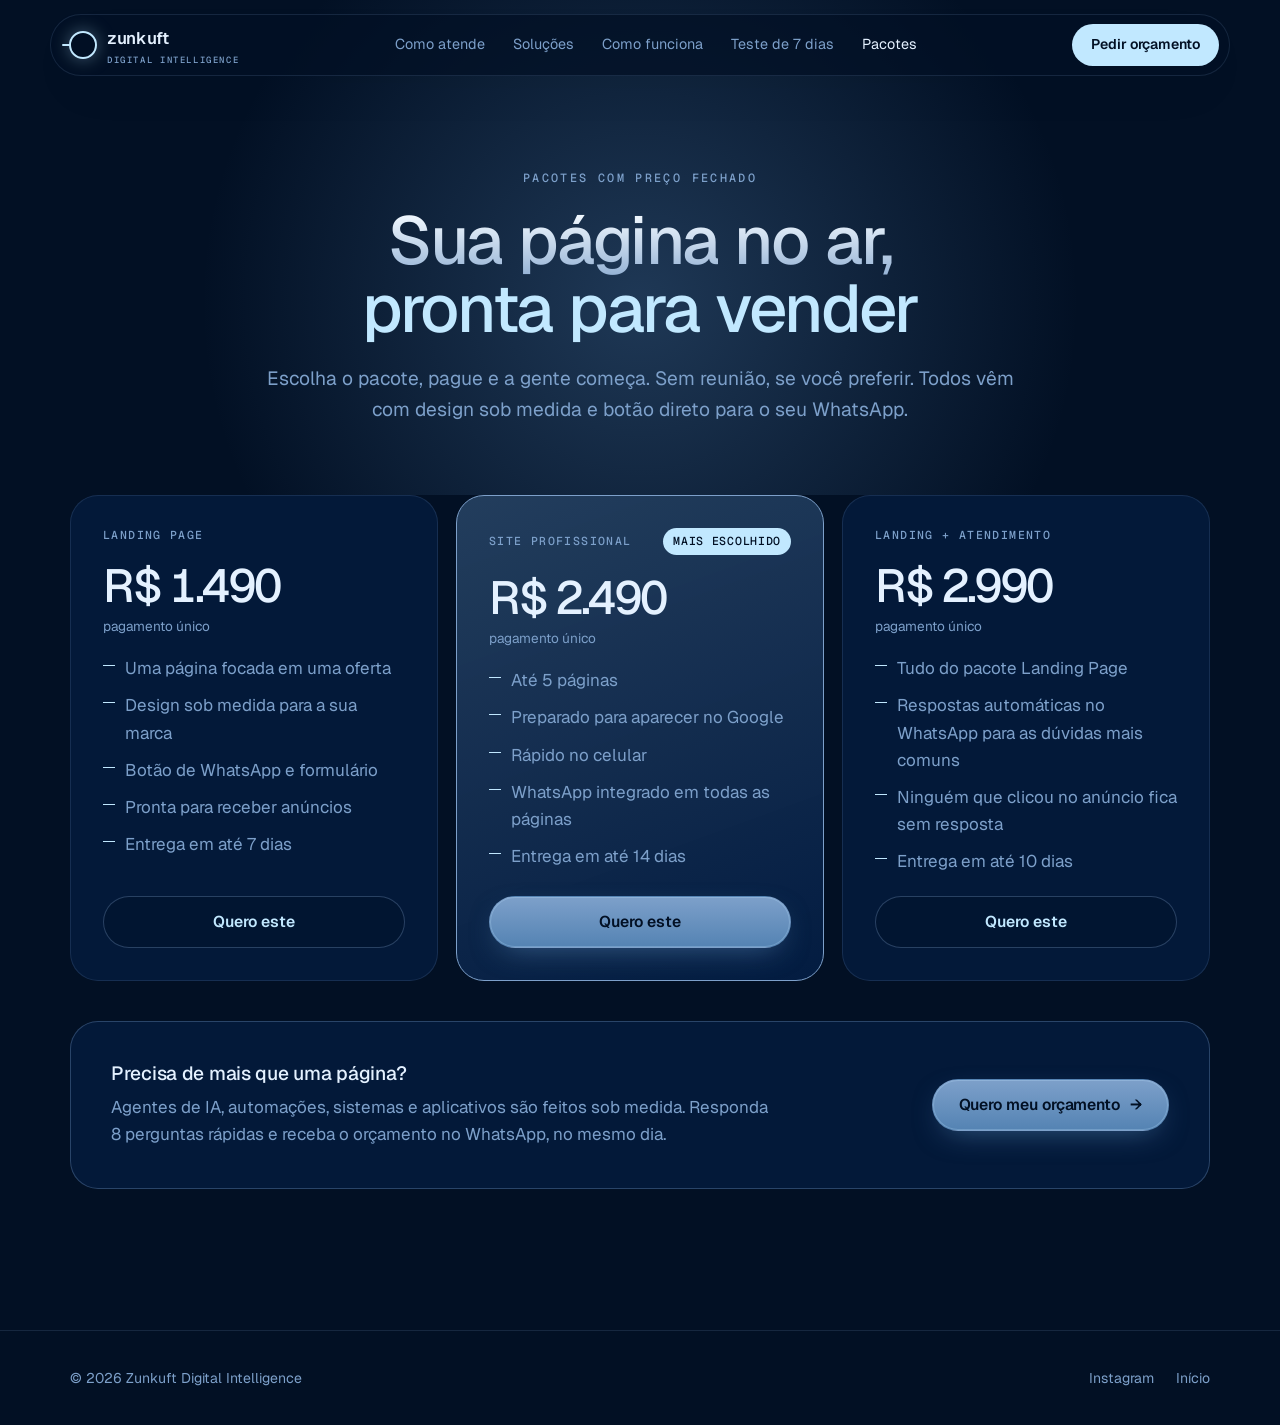
==== pacotes.html @ aa63cb84 "Nova identidade azul-noite e estrutura cinematográfica com 3D - Paleta #021024 (60%), #5483B3 (20%)," ====
<!doctype html>
<html lang="pt-BR">
<head>
<meta charset="utf-8">
<meta name="viewport" content="width=device-width, initial-scale=1, viewport-fit=cover">
<title>Pacotes · Zunkuft Digital Intelligence</title>
<meta name="description" content="Landing pages e sites com preço fechado, prontos para vender. Zunkuft Digital Intelligence.">
<meta name="theme-color" content="#021024">
<link rel="icon" href="data:image/svg+xml,%3Csvg xmlns='http://www.w3.org/2000/svg' viewBox='0 0 32 32'%3E%3Crect width='32' height='32' rx='8' fill='%23021024'/%3E%3Ccircle cx='18' cy='16' r='7' fill='none' stroke='%23C1E8FF' stroke-width='2.6'/%3E%3Cpath d='M5 16h6' stroke='%23C1E8FF' stroke-width='2.6' stroke-linecap='round'/%3E%3C/svg%3E">
<link rel="preconnect" href="https://fonts.googleapis.com">
<link rel="preconnect" href="https://fonts.gstatic.com" crossorigin>
<link rel="stylesheet" href="https://fonts.googleapis.com/css2?family=Geist:wght@300..700&family=Geist+Mono:wght@400;500&display=swap">
<link rel="stylesheet" href="assets/style.css">
<script>document.documentElement.classList.add("js")</script>
<script src="assets/config.js" defer></script>
<script src="assets/app.js" defer></script>
</head>
<body>
<a class="skip" href="#conteudo">Pular para o conteúdo</a>
<div class="progress" aria-hidden="true"></div>

<header class="top">
  <div class="nav-bar">
    <a class="brand" href="index.html" aria-label="Zunkuft Digital Intelligence, início">
      <span class="brand-mark" aria-hidden="true"></span>
      <span><b>zunkuft</b><small>Digital Intelligence</small></span>
    </a>
    <nav class="nav" aria-label="Principal">
      <a href="index.html#demo">Como atende</a>
      <a href="index.html#solucoes">Soluções</a>
      <a href="index.html#como-funciona">Como funciona</a>
      <a href="index.html#teste">Teste de 7 dias</a>
      <a href="pacotes.html" aria-current="page">Pacotes</a>
    </nav>
    <div class="top-actions">
      <a class="btn btn-ghost" href="#" data-wa="Olá! Vim pela página de pacotes da Zunkuft.">WhatsApp</a>
      <a class="btn btn-light" href="#aplicar" data-aplicar>Pedir orçamento</a>
    </div>
  </div>
</header>

<main id="conteudo">
<section class="page-hero">
  <div class="container">
    <p class="kicker intro" style="--d:.1s">Pacotes com preço fechado</p>
    <h1><span class="w"><span style="--i:0">Sua</span></span> <span class="w"><span style="--i:1">página</span></span> <span class="w"><span style="--i:2">no</span></span> <span class="w"><span style="--i:3">ar,</span></span> <em><span class="w"><span style="--i:4">pronta</span></span> <span class="w"><span style="--i:5">para</span></span> <span class="w"><span style="--i:6">vender</span></span></em></h1>
    <p class="lead intro" style="--d:.7s">Escolha o pacote, pague e a gente começa. Sem reunião, se você preferir. Todos vêm com design sob medida e botão direto para o seu WhatsApp.</p>
  </div>
</section>

<section style="padding-top:0">
  <div class="container">
    <!-- Preços de exemplo: troque pelos valores reais da Zunkuft. -->
    <div class="pk" data-stagger>
      <article data-tilt>
        <span class="tag">Landing Page</span>
        <div class="price">R$ 1.490<small>pagamento único</small></div>
        <ul>
          <li>Uma página focada em uma oferta</li>
          <li>Design sob medida para a sua marca</li>
          <li>Botão de WhatsApp e formulário</li>
          <li>Pronta para receber anúncios</li>
          <li>Entrega em até 7 dias</li>
        </ul>
        <a class="btn btn-ghost" href="#" data-comprar="landing" data-nome="Landing Page">Quero este</a>
      </article>
      <article data-tilt class="rec">
        <span class="tag"><span>Site Profissional</span><span class="pill">Mais escolhido</span></span>
        <div class="price">R$ 2.490<small>pagamento único</small></div>
        <ul>
          <li>Até 5 páginas</li>
          <li>Preparado para aparecer no Google</li>
          <li>Rápido no celular</li>
          <li>WhatsApp integrado em todas as páginas</li>
          <li>Entrega em até 14 dias</li>
        </ul>
        <a class="btn btn-primary" href="#" data-comprar="site" data-nome="Site Profissional">Quero este</a>
      </article>
      <article data-tilt>
        <span class="tag">Landing + Atendimento</span>
        <div class="price">R$ 2.990<small>pagamento único</small></div>
        <ul>
          <li>Tudo do pacote Landing Page</li>
          <li>Respostas automáticas no WhatsApp para as dúvidas mais comuns</li>
          <li>Ninguém que clicou no anúncio fica sem resposta</li>
          <li>Entrega em até 10 dias</li>
        </ul>
        <a class="btn btn-ghost" href="#" data-comprar="combo" data-nome="Landing + Atendimento">Quero este</a>
      </article>
    </div>

    <div class="upsell reveal">
      <div>
        <h3>Precisa de mais que uma página?</h3>
        <p class="muted">Agentes de IA, automações, sistemas e aplicativos são feitos sob medida. Responda 8 perguntas rápidas e receba o orçamento no WhatsApp, no mesmo dia.</p>
      </div>
      <a class="btn btn-primary" href="#aplicar" data-aplicar>Quero meu orçamento <span class="arr" aria-hidden="true">→</span></a>
    </div>
  </div>
</section>
</main>

<footer>
  <div class="container">
    <span>© <span data-ano>2026</span> Zunkuft Digital Intelligence</span>
    <nav aria-label="Rodapé">
      <a href="#" data-ig target="_blank" rel="noopener">Instagram</a>
      <a href="#" data-wa="Olá! Vim pela página de pacotes da Zunkuft.">WhatsApp</a>
      <a href="index.html">Início</a>
    </nav>
  </div>
</footer>

<dialog class="apl" id="aplicacao" aria-labelledby="apl-title">
  <form novalidate>
    <div class="apl-head">
      <div class="bar" aria-hidden="true"><i></i></div>
      <span class="count" aria-live="polite">1 de 8</span>
      <button type="button" class="x" data-close aria-label="Fechar">×</button>
    </div>
    <div class="apl-body"></div>
    <div class="apl-foot">
      <button type="button" class="btn btn-ghost" data-back>Voltar</button>
      <button type="submit" class="btn btn-primary" data-next>Continuar <span class="arr" aria-hidden="true">→</span></button>
    </div>
  </form>
</dialog>
</body>
</html>
---- assets/style.css ----
/* Zunkuft · paleta 60/20/15/5
   #021024 fundos e identidade (60%) · #5483B3 botões e elementos (20%)
   #7DA0CA detalhes e ícones (15%) · #C1E8FF destaques especiais (5%)
   #052659 entra como superfície (cartões), derivada da mesma paleta. */
:root{
  --bg:#021024; --surface:#052659; --btn:#5483B3; --detail:#7DA0CA; --hi:#C1E8FF;
  --text:#E4F1FF; --muted:#7DA0CA; --line:rgba(125,160,202,.16); --line-strong:rgba(125,160,202,.32);
  --card:rgba(5,38,89,.42); --card-hover:rgba(5,38,89,.62);
  --ease-out:cubic-bezier(0.23,1,0.32,1);
  --ease-in-out:cubic-bezier(0.77,0,0.175,1);
  --f-sans:"Geist","Segoe UI",system-ui,-apple-system,sans-serif;
  --f-mono:"Geist Mono",ui-monospace,Consolas,monospace;
  color-scheme:dark;
}

*{box-sizing:border-box}
[hidden]{display:none!important}
html{-webkit-text-size-adjust:100%;overflow-x:clip;background:var(--bg)}
body{margin:0;background:var(--bg);color:var(--text);font:400 17px/1.6 var(--f-sans);-webkit-font-smoothing:antialiased;-webkit-tap-highlight-color:transparent;overflow-x:clip}
img,svg,canvas{display:block;max-width:100%}
a{color:inherit}
::selection{background:var(--btn);color:var(--bg)}
:focus-visible{outline:2px solid var(--hi);outline-offset:3px;border-radius:10px}
.container{position:relative;max-width:1180px;margin:0 auto;padding-left:max(20px,env(safe-area-inset-left,0px));padding-right:max(20px,env(safe-area-inset-right,0px))}
h1,h2,h3{margin:0;text-wrap:balance;letter-spacing:-.035em;font-weight:500}
h1{font-size:clamp(2.6rem,6.6vw,5.6rem);line-height:1}
h2{font-size:clamp(2rem,4.6vw,3.6rem);line-height:1.04}
h3{font-size:1.2rem;line-height:1.25;letter-spacing:-.015em}
p{margin:0}
.grad{background:linear-gradient(180deg,#F2F9FF 10%,var(--detail) 120%);-webkit-background-clip:text;background-clip:text;color:transparent}
.kicker{font:500 .74rem/1.3 var(--f-mono);letter-spacing:.2em;text-transform:uppercase;color:var(--detail)}
.lead{font-size:clamp(1.05rem,1.5vw,1.2rem);color:var(--muted);max-width:58ch}
.muted{color:var(--muted)}
section{position:relative;padding-block:clamp(84px,11vw,150px)}
.sec-head{display:grid;gap:18px;max-width:760px;margin-bottom:clamp(40px,6vw,68px)}
.sec-head.center{margin-inline:auto;text-align:center;justify-items:center}
.skip{position:absolute;left:-999px;top:8px;background:var(--hi);color:var(--bg);padding:8px 14px;border-radius:8px;z-index:60}
.skip:focus{left:12px}

/* Botões em pílula, como na referência */
.btn{position:relative;display:inline-flex;align-items:center;justify-content:center;gap:10px;min-height:52px;padding:0 26px;border-radius:999px;font:600 .98rem/1.1 var(--f-sans);letter-spacing:-.005em;text-decoration:none;border:1px solid transparent;cursor:pointer;text-align:center;transition:transform .16s var(--ease-out),background-color .25s ease,border-color .25s ease,color .25s ease,box-shadow .35s ease;user-select:none;-webkit-user-select:none}
.btn:active{transform:scale(.97)}
.btn .arr{display:inline-block;transition:transform .3s var(--ease-out)}
.btn-primary{background:linear-gradient(180deg,var(--detail),var(--btn));color:var(--bg);box-shadow:0 0 0 1px rgba(193,232,255,.25) inset,0 10px 30px -12px rgba(84,131,179,.7)}
.btn-ghost{background:rgba(2,16,36,.35);border-color:var(--line-strong);color:var(--hi)}
.btn-light{background:var(--hi);color:var(--bg)}
@media (hover:hover) and (pointer:fine){
  .btn-primary:hover{box-shadow:0 0 0 1px rgba(193,232,255,.45) inset,0 14px 40px -10px rgba(125,160,202,.85)}
  .btn-ghost:hover{border-color:var(--detail);background:rgba(5,38,89,.5)}
  .btn-light:hover{background:#FFFFFF}
  .btn:hover .arr{transform:translateX(4px)}
}

/* Barra de leitura (só onde o navegador anima pela rolagem) */
.progress{display:none}
@supports (animation-timeline: scroll()){
  .progress{display:block;position:fixed;top:0;left:0;right:0;height:2px;background:linear-gradient(90deg,var(--btn),var(--hi));transform-origin:left;transform:scaleX(0);z-index:70;animation:grow linear both;animation-timeline:scroll(root)}
}
@keyframes grow{to{transform:scaleX(1)}}

/* Topo: barra flutuante arredondada (sem blur para não pesar sobre o 3D) */
.top{position:fixed;top:0;left:0;right:0;z-index:50;padding-top:calc(env(safe-area-inset-top,0px) + 14px);pointer-events:none}
.nav-bar{pointer-events:auto;display:flex;align-items:center;justify-content:space-between;gap:16px;height:62px;margin-inline:max(12px,env(safe-area-inset-left,0px));padding:0 10px 0 18px;border-radius:999px;background:rgba(2,16,36,.72);border:1px solid var(--line);box-shadow:0 20px 50px -30px rgba(0,0,0,.8);max-width:1180px}
@media (min-width:1220px){.nav-bar{margin-inline:auto}}
.brand{display:flex;align-items:center;gap:10px;text-decoration:none;color:var(--text);min-width:0}
.brand-mark{position:relative;width:28px;height:28px;flex:none;border-radius:50%;border:2px solid var(--hi);box-shadow:0 0 18px rgba(193,232,255,.35)}
.brand-mark::after{content:"";position:absolute;left:-9px;top:50%;width:9px;height:2px;margin-top:-1px;background:var(--hi);border-radius:2px}
.brand b{font:600 1.05rem/1 var(--f-sans);letter-spacing:-.02em}
.brand small{display:block;font:500 .56rem/1 var(--f-mono);letter-spacing:.18em;text-transform:uppercase;color:var(--muted);margin-top:4px}
.nav{display:flex;gap:28px;align-items:center}
.nav a{position:relative;text-decoration:none;font-size:.9rem;color:var(--muted);transition:color .2s ease}
.nav a[aria-current="page"]{color:var(--text)}
@media (hover:hover) and (pointer:fine){.nav a:hover{color:var(--text)}}
.top-actions{display:flex;gap:8px;align-items:center}
.top .btn{min-height:42px;padding:0 18px;font-size:.88rem}
@media (max-width:980px){.nav{display:none}}
@media (max-width:560px){.top .btn-ghost{display:none}.brand small{display:none}.nav-bar{padding-left:14px}}

/* Hero cinematográfico */
.hero{position:relative;min-height:max(640px,100svh);display:grid;place-items:center;padding-block:140px 110px;overflow:hidden;isolation:isolate}
#gl{position:absolute;inset:0;width:100%;height:100%;z-index:-2;background:radial-gradient(ellipse at 70% 30%,#052659 0%,#021024 60%)}
.hero-scrim{position:absolute;inset:0;z-index:-1;background:radial-gradient(ellipse 55% 45% at 50% 52%,rgba(2,16,36,.72),rgba(2,16,36,0) 75%),linear-gradient(180deg,rgba(2,16,36,0) 65%,var(--bg) 100%);pointer-events:none}
.hero-inner{display:grid;justify-items:center;text-align:center;gap:28px;will-change:transform,opacity}
.hero-title{max-width:16ch}
/* O degradê vai em cada palavra: no título inteiro ele quebra quando as palavras se movem */
.hero-title .w>span,.page-hero h1 .w>span{background:linear-gradient(180deg,#F2F9FF 10%,var(--detail) 125%);-webkit-background-clip:text;background-clip:text;color:transparent;-webkit-text-fill-color:transparent}
.hero-title em .w>span,.page-hero h1 em .w>span{background:none;color:var(--hi);-webkit-text-fill-color:var(--hi)}
.hero-title .w{display:inline-block;overflow:hidden;vertical-align:top;padding:0 .02em .12em;margin-bottom:-.12em}
.hero-title .w>span{display:inline-block;transform:translateY(105%);opacity:0;animation:wordUp 1.2s var(--ease-out) forwards;animation-delay:calc(var(--i,0) * 75ms + 700ms)}
@keyframes wordUp{to{transform:none;opacity:1}}
.hero-title em{font-style:normal;position:relative;display:inline-block;color:var(--hi);-webkit-text-fill-color:var(--hi)}
.hero-title em .w>span{color:var(--hi);-webkit-text-fill-color:var(--hi)}
.hero-title em::after{content:"";position:absolute;left:4%;right:4%;bottom:.02em;height:.06em;border-radius:99px;background:linear-gradient(90deg,transparent,var(--hi),transparent);transform:scaleX(0);animation:line 1.1s var(--ease-out) 1.65s forwards;box-shadow:0 0 18px rgba(193,232,255,.6)}
@keyframes line{to{transform:scaleX(1)}}
.intro{opacity:0;transform:translateY(16px);animation:intro 1.1s var(--ease-out) forwards;animation-delay:var(--d,0s)}
@keyframes intro{to{opacity:1;transform:none}}
.cta-row{display:flex;flex-wrap:wrap;gap:12px;justify-content:center}
.proof{display:flex;flex-wrap:wrap;justify-content:center;gap:10px 22px;font:500 .78rem/1 var(--f-mono);color:var(--muted)}
.proof span::before{content:"";display:inline-block;width:5px;height:5px;border-radius:50%;background:var(--hi);margin-right:9px;vertical-align:middle;box-shadow:0 0 10px var(--hi)}
.scroll-cue{position:absolute;bottom:32px;left:50%;transform:translateX(-50%);display:grid;justify-items:center;gap:10px;font:500 .7rem/1 var(--f-mono);letter-spacing:.18em;text-transform:uppercase;color:var(--muted);text-decoration:none}
.scroll-cue i{width:1px;height:42px;background:linear-gradient(var(--detail),transparent);transform-origin:top;animation:cue 2.4s var(--ease-in-out) infinite}
@keyframes cue{0%{transform:scaleY(0)}50%{transform:scaleY(1)}100%{transform:scaleY(1);opacity:0}}

/* Letreiro em duas faixas */
.marquee{position:relative;padding-block:26px;border-block:1px solid var(--line);overflow:hidden;display:grid;gap:10px;background:linear-gradient(180deg,rgba(5,38,89,.25),rgba(2,16,36,0))}
.marquee::before,.marquee::after{content:"";position:absolute;top:0;bottom:0;width:120px;z-index:1;pointer-events:none}
.marquee::before{left:0;background:linear-gradient(90deg,var(--bg),transparent)}
.marquee::after{right:0;background:linear-gradient(-90deg,var(--bg),transparent)}
.track{display:flex;width:max-content;animation:marquee 46s linear infinite}
.track.rev{animation-direction:reverse;animation-duration:58s}
.track span{display:flex;align-items:center;gap:30px;padding:0 15px;font:500 clamp(1.3rem,2.6vw,2rem)/1.2 var(--f-sans);letter-spacing:-.03em;white-space:nowrap;color:var(--text)}
.track.rev span{color:transparent;-webkit-text-stroke:1px var(--detail)}
.track span::after{content:"";width:7px;height:7px;border-radius:50%;background:var(--btn)}
@keyframes marquee{to{transform:translateX(-50%)}}

/* Demonstração com celular em 3D */
.demo .container{display:grid;grid-template-columns:minmax(0,1fr) minmax(0,1fr);gap:clamp(40px,6vw,96px);align-items:center}
@media (max-width:940px){.demo .container{grid-template-columns:1fr}}
.demo-copy{display:grid;gap:22px}
.ticks{list-style:none;margin:6px 0 0;padding:0;display:grid;gap:14px}
.ticks li{display:flex;gap:14px;align-items:flex-start;color:var(--muted)}
.ticks li b{color:var(--text);font-weight:600}
.ticks li::before{content:"";flex:none;margin-top:7px;width:10px;height:10px;border-radius:3px;border:1.5px solid var(--detail);transform:rotate(45deg)}
.stage{position:relative;perspective:1300px;display:grid;place-items:center;min-height:600px}
.stage::before{content:"";position:absolute;width:80%;aspect-ratio:1;border-radius:50%;background:radial-gradient(circle,rgba(84,131,179,.35),rgba(84,131,179,0) 65%)}
.phone3d{position:relative;transform-style:preserve-3d;transform:rotateY(-18deg) rotateX(10deg);will-change:transform}
.phone{position:relative;width:min(330px,78vw);border-radius:44px;padding:10px;background:linear-gradient(145deg,#0A2F66,#021024);box-shadow:0 0 0 1px rgba(193,232,255,.14),0 60px 90px -40px rgba(0,0,0,.9),inset 0 1px 0 rgba(193,232,255,.2)}
.screen{border-radius:35px;overflow:hidden;background:#0B1F3F;display:flex;flex-direction:column;height:560px}
.chat-head{display:flex;align-items:center;gap:10px;padding:18px 16px 12px;background:rgba(5,38,89,.9);border-bottom:1px solid var(--line)}
.avatar{width:38px;height:38px;border-radius:50%;background:var(--btn);color:var(--bg);display:grid;place-items:center;font:700 .8rem var(--f-sans);flex:none}
.chat-head b{display:block;font-size:.95rem;line-height:1.2;color:var(--text)}
.chat-head small{color:var(--hi);font-size:.74rem}
.chat-body{flex:1;display:flex;flex-direction:column;justify-content:flex-end;gap:8px;padding:16px 12px;overflow:hidden;-webkit-mask-image:linear-gradient(to bottom,transparent,#000 56px);mask-image:linear-gradient(to bottom,transparent,#000 56px)}
.bubble{max-width:84%;padding:9px 12px 6px;border-radius:16px;font-size:.9rem;line-height:1.4;animation:pop .35s var(--ease-out) both}
.bubble.cli{align-self:flex-end;background:var(--btn);color:var(--bg);border-bottom-right-radius:5px;transform-origin:bottom right}
.bubble.ia{align-self:flex-start;background:#123766;color:var(--text);border-bottom-left-radius:5px;transform-origin:bottom left}
.bubble time{display:block;text-align:right;font:500 .62rem var(--f-mono);opacity:.65;margin-top:2px}
.typing{align-self:flex-start;background:#123766;border-radius:16px;border-bottom-left-radius:5px;padding:13px 14px;display:flex;gap:4px;animation:pop .2s var(--ease-out) both}
.typing i{width:6px;height:6px;border-radius:50%;background:var(--detail);animation:blink 1s infinite}
.typing i:nth-child(2){animation-delay:.15s}
.typing i:nth-child(3){animation-delay:.3s}
.chat-status{align-self:center;font:500 .7rem var(--f-mono);background:var(--hi);color:var(--bg);padding:7px 12px;border-radius:99px;animation:pop .3s var(--ease-out) both;margin-top:4px}
@keyframes pop{from{opacity:0;transform:translateY(6px) scale(.95)}to{opacity:1;transform:none}}
@keyframes blink{0%,60%,100%{opacity:.3}30%{opacity:1}}
.chip3d{position:absolute;display:flex;align-items:center;gap:10px;padding:12px 16px;border-radius:16px;background:rgba(5,38,89,.92);border:1px solid var(--line-strong);font:500 .8rem/1.2 var(--f-sans);color:var(--text);white-space:nowrap;box-shadow:0 24px 40px -20px rgba(0,0,0,.8)}
.chip3d b{display:block;font:600 1.05rem/1 var(--f-mono);color:var(--hi);margin-bottom:3px}
.chip3d.c1{top:14%;left:-22%;transform:translateZ(90px)}
.chip3d.c2{bottom:18%;right:-24%;transform:translateZ(130px)}
.chip3d.c3{top:48%;left:-30%;transform:translateZ(60px)}
@media (max-width:560px){.chip3d.c1{left:-6%}.chip3d.c2{right:-6%}.chip3d.c3{display:none}.stage{min-height:620px}}

/* Soluções: cartões de vidro com inclinação 3D e luz que segue o mouse */
.sol{display:grid;grid-template-columns:repeat(3,minmax(0,1fr));gap:16px;perspective:1400px}
.card{--mx:50%;--my:50%;position:relative;overflow:hidden;background:var(--card);border:1px solid var(--line);border-radius:26px;padding:30px;display:grid;gap:12px;align-content:start;min-width:0;transform-style:preserve-3d;transition:background-color .3s ease,border-color .3s ease}
.card::before{content:"";position:absolute;inset:0;border-radius:inherit;background:radial-gradient(420px circle at var(--mx) var(--my),rgba(193,232,255,.10),transparent 45%);opacity:0;transition:opacity .4s ease;pointer-events:none}
.card .ico{width:50px;height:50px;border-radius:15px;display:grid;place-items:center;background:rgba(84,131,179,.16);border:1px solid var(--line);color:var(--detail);transform:translateZ(30px)}
.card .ico svg{width:24px;height:24px}
.card h3,.card .tag{transform:translateZ(20px)}
.card p{color:var(--muted)}
.card .tag{font:500 .7rem/1.3 var(--f-mono);letter-spacing:.12em;text-transform:uppercase;color:var(--detail)}
.card.feature{grid-column:span 2;background:linear-gradient(140deg,rgba(84,131,179,.32),rgba(5,38,89,.5) 55%);border-color:var(--line-strong)}
.card.feature .ico{background:var(--hi);color:var(--bg);border-color:transparent}
.card.wide{grid-column:1 / -1;grid-template-columns:auto minmax(0,1fr) auto;align-items:center;gap:20px 28px}
.chips{display:flex;flex-wrap:wrap;gap:8px;margin-top:8px}
.chips span{font:500 .72rem/1 var(--f-mono);padding:8px 12px;border-radius:999px;background:rgba(2,16,36,.5);border:1px solid var(--line);color:var(--hi)}
@media (hover:hover) and (pointer:fine){
  .card:hover{background:var(--card-hover);border-color:var(--line-strong)}
  .card:hover::before{opacity:1}
}
@media (max-width:940px){.sol{grid-template-columns:repeat(2,minmax(0,1fr))}.card.feature{grid-column:1 / -1}}
@media (max-width:620px){.sol{grid-template-columns:1fr}.card.wide{grid-template-columns:1fr}}

/* Calculadora */
.custo{display:grid;grid-template-columns:minmax(0,1fr) minmax(0,1fr);gap:clamp(40px,6vw,88px);align-items:center}
@media (max-width:940px){.custo{grid-template-columns:1fr}}
.custo-copy{display:grid;gap:20px}
.calc{position:relative;background:var(--card);border:1px solid var(--line);border-radius:30px;padding:clamp(22px,4vw,36px);display:grid;gap:24px;min-width:0;box-shadow:0 40px 80px -50px rgba(84,131,179,.6)}
.field{display:grid;gap:8px}
.field-top{display:flex;justify-content:space-between;align-items:baseline;gap:12px;font-size:.95rem;color:var(--muted)}
.field-top output{font:500 1rem var(--f-mono);font-variant-numeric:tabular-nums;white-space:nowrap;color:var(--hi)}
input[type=range]{-webkit-appearance:none;appearance:none;width:100%;height:28px;margin:0;background:transparent;cursor:pointer}
input[type=range]::-webkit-slider-runnable-track{height:4px;border-radius:99px;background:linear-gradient(90deg,var(--btn) var(--p,30%),rgba(125,160,202,.2) var(--p,30%))}
input[type=range]::-moz-range-track{height:4px;border-radius:99px;background:rgba(125,160,202,.2)}
input[type=range]::-moz-range-progress{height:4px;border-radius:99px;background:var(--btn)}
input[type=range]::-webkit-slider-thumb{-webkit-appearance:none;width:20px;height:20px;margin-top:-8px;border-radius:50%;background:var(--hi);box-shadow:0 0 0 5px rgba(193,232,255,.15)}
input[type=range]::-moz-range-thumb{width:20px;height:20px;border:0;border-radius:50%;background:var(--hi);box-shadow:0 0 0 5px rgba(193,232,255,.15)}
.calc-out{border-radius:20px;background:rgba(2,16,36,.6);border:1px solid var(--line);padding:24px;display:grid;gap:6px}
.calc-out .big{font:500 clamp(2.6rem,6vw,3.8rem)/1 var(--f-sans);letter-spacing:-.04em;font-variant-numeric:tabular-nums;color:var(--hi);text-shadow:0 0 40px rgba(193,232,255,.25)}
.calc-out small{color:var(--muted);font-size:.9rem}
.calc-out b{color:var(--text);font-weight:600}
.calc .btn{width:100%}

/* Como funciona */
.steps{position:relative;display:grid;grid-template-columns:repeat(4,minmax(0,1fr));gap:32px;padding:0;margin:0}
.steps::before,.steps::after{content:"";position:absolute;top:27px;left:28px;right:28px;height:1px;background:var(--line-strong)}
.steps::after{height:2px;top:26px;background:linear-gradient(90deg,var(--btn),var(--hi));transform:scaleX(0);transform-origin:left;transition:transform 2s var(--ease-in-out) .3s;box-shadow:0 0 14px rgba(193,232,255,.5)}
.steps.in::after{transform:scaleX(1)}
.steps li{list-style:none;position:relative;z-index:1;display:grid;gap:10px;align-content:start;padding-top:80px}
.steps .num{position:absolute;top:0;left:0;width:56px;height:56px;border-radius:50%;display:grid;place-items:center;background:var(--bg);border:1px solid var(--line-strong);color:var(--hi);font:500 1rem var(--f-mono)}
.steps li:last-child .num{background:var(--hi);color:var(--bg);border-color:var(--hi);box-shadow:0 0 30px rgba(193,232,255,.4)}
.steps .when{font:500 .72rem var(--f-mono);color:var(--detail);text-transform:uppercase;letter-spacing:.14em}
.steps p{color:var(--muted)}
@media (max-width:940px){
  .steps{grid-template-columns:1fr;gap:38px}
  .steps::before,.steps::after{top:28px;bottom:28px;left:27px;right:auto;width:1px;height:auto}
  .steps::after{width:2px;left:26px;transform:scaleY(0);transform-origin:top;background:linear-gradient(180deg,var(--btn),var(--hi))}
  .steps.in::after{transform:scaleY(1)}
  .steps li{padding-top:0;padding-left:84px;min-height:56px}
}

/* Teste de 7 dias com o "7" em 3D (camadas empilhadas em profundidade) */
.teste{overflow:hidden}
.teste .container{display:grid;grid-template-columns:minmax(0,.9fr) minmax(0,1.1fr);gap:clamp(30px,6vw,90px);align-items:center}
@media (max-width:860px){.teste .container{grid-template-columns:1fr}}
.seven-stage{perspective:900px;display:grid;place-items:center;min-height:clamp(260px,34vw,420px)}
.seven3d{position:relative;transform-style:preserve-3d;transform:rotateY(-28deg) rotateX(8deg);will-change:transform}
.seven3d span{display:block;font:600 clamp(11rem,26vw,20rem)/.8 var(--f-sans);letter-spacing:-.08em;color:#06305F}
.seven3d span+span{position:absolute;inset:0}
.seven3d span:last-child{color:transparent;-webkit-text-fill-color:transparent;background:linear-gradient(170deg,#F2F9FF 10%,var(--hi) 35%,var(--detail) 75%,var(--btn) 100%);-webkit-background-clip:text;background-clip:text}
.seven-label{font:500 .74rem var(--f-mono);letter-spacing:.2em;text-transform:uppercase;color:var(--muted);margin-top:18px;text-align:center}
.teste-copy{display:grid;gap:22px;justify-items:start}
.teste-copy .fine{font-size:.85rem;color:var(--muted)}

/* Clientes Fundadores */
.fund{display:grid;grid-template-columns:minmax(0,1.2fr) minmax(0,.8fr);gap:clamp(40px,6vw,80px);align-items:center}
@media (max-width:860px){.fund{grid-template-columns:1fr}}
.fund-copy{display:grid;gap:20px}
.fund-copy ul{margin:0;padding:0;display:grid;gap:12px;list-style:none}
.fund-copy li{display:flex;gap:14px;align-items:flex-start;color:var(--muted)}
.fund-copy li::before{content:"";flex:none;margin-top:9px;width:16px;height:1px;background:var(--hi)}
.vagas{position:relative;overflow:hidden;background:var(--card);border:1px solid var(--line-strong);border-radius:30px;padding:32px;display:grid;gap:18px}
.vagas::after{content:"";position:absolute;right:-80px;top:-80px;width:220px;height:220px;border-radius:50%;background:radial-gradient(circle,rgba(193,232,255,.18),transparent 65%)}
.vagas .n{font:500 4rem/1 var(--f-sans);letter-spacing:-.05em;font-variant-numeric:tabular-nums;color:var(--hi)}
.dots{display:grid;grid-template-columns:repeat(5,1fr);gap:8px}
.dots i{position:relative;height:6px;border-radius:99px;background:rgba(125,160,202,.18);overflow:hidden}
.dots i::after{content:"";position:absolute;inset:0;background:linear-gradient(90deg,var(--btn),var(--hi));transform:scaleX(0);transform-origin:left;transition:transform .7s var(--ease-out);transition-delay:calc(var(--i,0) * 140ms + 250ms)}
.dots i.on::after{transform:scaleX(1)}
.js .vagas:not(.in) .dots i.on::after{transform:scaleX(0)}

/* Projetos */
.proj{display:grid;grid-template-columns:repeat(3,minmax(0,1fr));gap:20px;perspective:1400px}
@media (max-width:940px){.proj{grid-template-columns:1fr 1fr}}
@media (max-width:620px){.proj{grid-template-columns:1fr}}
.proj article{display:grid;gap:12px;align-content:start}
.proj p{color:var(--muted)}
.proj .tag{font:500 .7rem/1.3 var(--f-mono);letter-spacing:.12em;text-transform:uppercase;color:var(--detail)}
.prev{aspect-ratio:4/3;max-width:100%;border-radius:22px;background:linear-gradient(160deg,#0A3570,#031631);border:1px solid var(--line);padding:22px;display:grid;gap:10px;align-content:end;overflow:hidden;position:relative;transition:transform .5s var(--ease-out),border-color .3s ease}
.prev::after{content:"";position:absolute;inset:0;background:linear-gradient(115deg,transparent 30%,rgba(193,232,255,.08) 45%,transparent 60%);transform:translateX(-100%);transition:transform 1.1s var(--ease-out)}
@media (hover:hover) and (pointer:fine){
  .proj article:hover .prev{transform:translateY(-8px) rotateX(6deg);border-color:var(--line-strong)}
  .proj article:hover .prev::after{transform:translateX(100%)}
}
.badge{position:absolute;top:14px;left:14px;font:500 .62rem var(--f-mono);text-transform:uppercase;letter-spacing:.12em;padding:6px 10px;border-radius:99px;background:rgba(2,16,36,.7);border:1px solid var(--line);color:var(--hi)}
.mk-b{height:26px;border-radius:12px;background:#123766;width:70%;transition:transform .8s var(--ease-out),opacity .8s var(--ease-out)}
.mk-b.r{justify-self:end;background:var(--btn);width:55%}
.mk-b.s{width:45%}
.mk-bars{display:flex;align-items:flex-end;gap:8px;height:66%}
.mk-bars i{flex:1;border-radius:6px 6px 2px 2px;background:rgba(125,160,202,.28);transform-origin:bottom;transition:transform 1s var(--ease-out)}
.mk-bars i:last-child{background:linear-gradient(var(--hi),var(--btn))}
.mk-kpi{display:flex;gap:8px}
.mk-kpi i{flex:1;height:30px;border-radius:8px;background:rgba(125,160,202,.14)}
.mk-h{height:16px;border-radius:6px;background:var(--hi);width:72%;opacity:.9}
.mk-l{height:9px;border-radius:6px;background:rgba(125,160,202,.35);width:90%}
.mk-l.s{width:58%}
.mk-btn{height:30px;width:40%;border-radius:99px;background:var(--btn);margin-top:6px}
.js .proj article:not(.in) .mk-bars i{transform:scaleY(.06)}
.js .proj article:not(.in) .mk-b{opacity:0;transform:translateY(12px)}
.mk-bars i:nth-child(2){transition-delay:.08s}.mk-bars i:nth-child(3){transition-delay:.16s}
.mk-bars i:nth-child(4){transition-delay:.24s}.mk-bars i:nth-child(5){transition-delay:.32s}.mk-bars i:nth-child(6){transition-delay:.4s}
.mk-b:nth-child(3){transition-delay:.14s}.mk-b:nth-child(4){transition-delay:.28s}.mk-b:nth-child(5){transition-delay:.42s}

/* Perguntas */
.faq{max-width:860px;margin-inline:auto;border-top:1px solid var(--line)}
.faq details{border-bottom:1px solid var(--line)}
.faq summary{list-style:none;cursor:pointer;padding:26px 60px 26px 0;font:500 1.12rem/1.35 var(--f-sans);letter-spacing:-.01em;position:relative;transition:color .2s ease}
.faq summary::-webkit-details-marker{display:none}
.faq summary::after{content:"+";position:absolute;right:0;top:50%;width:38px;height:38px;margin-top:-19px;border-radius:50%;display:grid;place-items:center;border:1px solid var(--line-strong);color:var(--detail);font:300 1.4rem/1 var(--f-sans);transition:transform .35s var(--ease-out),background-color .25s ease,color .25s ease}
.faq details[open] summary::after{transform:rotate(45deg);background:var(--hi);color:var(--bg);border-color:var(--hi)}
.faq details[open] p{animation:intro .5s var(--ease-out)}
.faq details p{padding:0 0 26px;color:var(--muted);max-width:68ch}
@media (hover:hover) and (pointer:fine){.faq summary:hover{color:var(--hi)}}

/* Chamada final */
.final{text-align:center;overflow:hidden}
.final::before{content:"";position:absolute;left:50%;bottom:-55%;width:min(1100px,140vw);aspect-ratio:1;margin-left:calc(min(1100px,140vw) / -2);border-radius:50%;background:radial-gradient(circle,rgba(84,131,179,.4),rgba(5,38,89,.25) 35%,transparent 65%);pointer-events:none}
.final .container{display:grid;gap:24px;justify-items:center}
.final h2{font-size:clamp(2.3rem,5.6vw,4.6rem);max-width:15ch}
.final .lead{margin:0 auto}

footer{border-top:1px solid var(--line);color:var(--muted);padding-block:36px calc(36px + env(safe-area-inset-bottom,0px));font-size:.88rem}
footer .container{display:flex;flex-wrap:wrap;gap:16px 28px;justify-content:space-between;align-items:center}
footer nav{display:flex;flex-wrap:wrap;gap:22px}
footer a{text-decoration:none;transition:color .2s ease}
footer a:hover{color:var(--hi)}

/* Revelação ao rolar, em 3D: o bloco sobe e se endireita.
   Só com JS (classe .js no <html>), para a página nunca ficar vazia sem ele. */
.js .reveal{opacity:0;transform:perspective(1200px) translateY(46px) rotateX(14deg);transform-origin:50% 100%;transition:opacity 1s var(--ease-out),transform 1.2s var(--ease-out);transition-delay:var(--d,0s)}
.js .reveal.in{opacity:1;transform:none}

/* Pacotes */
.page-hero{padding-block:170px 70px;text-align:center;position:relative;overflow:hidden}
.page-hero::before{content:"";position:absolute;left:50%;top:-40%;width:min(1000px,140vw);aspect-ratio:1;margin-left:calc(min(1000px,140vw) / -2);border-radius:50%;background:radial-gradient(circle,rgba(84,131,179,.35),transparent 62%);pointer-events:none}
.page-hero .container{display:grid;gap:22px;justify-items:center}
.page-hero h1{font-size:clamp(2.4rem,5.4vw,4.2rem);max-width:16ch}
.page-hero h1 .w{display:inline-block;overflow:hidden;vertical-align:top;padding:0 .02em .12em;margin-bottom:-.12em}
.page-hero h1 .w>span{display:inline-block;transform:translateY(105%);opacity:0;animation:wordUp 1.1s var(--ease-out) forwards;animation-delay:calc(var(--i,0) * 70ms + 200ms)}
.page-hero h1 em{font-style:normal;color:var(--hi);-webkit-text-fill-color:var(--hi)}
.pk{display:grid;grid-template-columns:repeat(3,minmax(0,1fr));gap:18px;align-items:stretch;perspective:1400px}
@media (max-width:940px){.pk{grid-template-columns:1fr;max-width:520px;margin-inline:auto}}
.pk article{position:relative;overflow:hidden;background:var(--card);border:1px solid var(--line);border-radius:28px;padding:32px;display:flex;flex-direction:column;gap:20px;transition:background-color .3s ease,border-color .3s ease}
.pk article.rec{background:linear-gradient(160deg,rgba(84,131,179,.4),rgba(5,38,89,.55));border-color:var(--detail)}
.pk .tag{display:flex;justify-content:space-between;align-items:center;gap:8px;font:500 .72rem/1.3 var(--f-mono);letter-spacing:.12em;text-transform:uppercase;color:var(--detail)}
.pill{background:var(--hi);color:var(--bg);padding:6px 10px;border-radius:99px;letter-spacing:.06em}
.price{font:500 2.9rem/1 var(--f-sans);letter-spacing:-.05em;font-variant-numeric:tabular-nums;color:var(--text)}
.price small{display:block;font:400 .85rem/1.3 var(--f-sans);color:var(--muted);margin-top:8px;letter-spacing:0}
.pk ul{margin:0;padding:0;list-style:none;display:grid;gap:10px;color:var(--muted)}
.pk li{display:flex;gap:10px}
.pk li::before{content:"";flex:none;margin-top:10px;width:12px;height:1px;background:var(--hi)}
.pk .btn{margin-top:auto;width:100%}
@media (hover:hover) and (pointer:fine){.pk article:hover{border-color:var(--line-strong);background:var(--card-hover)}}
.upsell{margin-top:40px;background:var(--card);border:1px solid var(--line-strong);border-radius:28px;padding:clamp(24px,4vw,40px);display:flex;flex-wrap:wrap;gap:20px;align-items:center;justify-content:space-between}
.upsell div{display:grid;gap:8px;max-width:60ch}

/* Aplicação */
dialog.apl{width:min(680px,calc(100% - 32px));max-height:min(780px,calc(100dvh - 32px));border:1px solid var(--line-strong);border-radius:28px;padding:0;background:#041A3A;color:var(--text);box-shadow:0 50px 100px -30px rgba(0,0,0,.9);overflow:hidden}
dialog.apl::backdrop{background:rgba(1,8,20,.72)}
dialog.apl[open]{animation:dlg .38s var(--ease-out)}
@keyframes dlg{from{opacity:0;transform:perspective(1000px) translateY(24px) rotateX(8deg) scale(.97)}}
@media (max-width:560px){dialog.apl{width:100%;max-width:100%;height:100dvh;max-height:100dvh;border-radius:0;margin:0;border:0}}
.apl form{display:flex;flex-direction:column;height:100%;max-height:inherit}
.apl-head{display:flex;align-items:center;gap:14px;padding:16px 18px;padding-top:max(16px,env(safe-area-inset-top,0px));border-bottom:1px solid var(--line)}
.bar{flex:1;height:3px;background:rgba(125,160,202,.18);border-radius:99px;overflow:hidden}
.bar i{display:block;height:100%;width:100%;background:linear-gradient(90deg,var(--btn),var(--hi));border-radius:99px;transform:scaleX(0);transform-origin:left;transition:transform .5s var(--ease-out)}
.count{font:500 .74rem var(--f-mono);color:var(--muted);min-width:54px;text-align:right;font-variant-numeric:tabular-nums}
.x{width:40px;height:40px;border-radius:50%;border:1px solid var(--line-strong);background:none;color:var(--text);cursor:pointer;font-size:1.3rem;line-height:1;display:grid;place-items:center;flex:none;transition:transform .3s var(--ease-out),border-color .2s ease}
@media (hover:hover) and (pointer:fine){.x:hover{transform:rotate(90deg);border-color:var(--hi)}}
.apl-body{padding:26px 28px;display:grid;gap:18px;align-content:start;flex:1;overflow-y:auto;overscroll-behavior:contain}
@media (max-width:560px){.apl-body{padding:22px 18px}}
.apl-body h2{font-size:clamp(1.5rem,4.4vw,2rem)}
.apl-body .hint{color:var(--muted);margin-top:-8px}
.opts{display:grid;gap:10px}
.opts.many{grid-template-columns:repeat(2,minmax(0,1fr))}
@media (max-width:620px){.opts.many{grid-template-columns:1fr}}
.opt{text-align:left;padding:15px 16px;border-radius:16px;border:1px solid var(--line);background:rgba(5,38,89,.35);color:var(--text);font:500 .98rem/1.3 var(--f-sans);cursor:pointer;transition:border-color .15s ease,background-color .15s ease,transform .14s var(--ease-out);display:flex;justify-content:space-between;align-items:center;gap:12px;opacity:0;transform:translateY(10px);animation:optIn .45s var(--ease-out) forwards;animation-delay:calc(var(--i,0) * 32ms)}
@keyframes optIn{to{opacity:1;transform:none}}
.opt .n{font:500 .72rem var(--f-mono);color:var(--muted);margin-right:-4px}
.opt .t{flex:1}
.opt::after{content:"";width:22px;height:22px;border-radius:50%;border:1.5px solid var(--line-strong);flex:none;transition:border-color .15s ease,background-color .15s ease,box-shadow .15s ease,transform .2s var(--ease-out)}
.opt.multi::after{border-radius:7px}
.opt:active{transform:scale(.985)}
.opt[aria-pressed="true"]{border-color:var(--detail);background:rgba(84,131,179,.22)}
.opt[aria-pressed="true"]::after{border-color:var(--hi);background:var(--hi);box-shadow:inset 0 0 0 4px #041A3A;transform:scale(1.05)}
.opt.multi[aria-pressed="true"]::after{background:var(--hi) url("data:image/svg+xml,%3Csvg xmlns='http://www.w3.org/2000/svg' viewBox='0 0 24 24'%3E%3Cpath d='M5 12.5l4.5 4.5L19 7.5' fill='none' stroke='%23021024' stroke-width='3' stroke-linecap='round' stroke-linejoin='round'/%3E%3C/svg%3E") center/15px no-repeat;box-shadow:0 0 14px rgba(193,232,255,.4)}
@media (hover:hover) and (pointer:fine){.opt:hover{border-color:var(--detail)}}
.sel-count{font:500 .8rem var(--f-mono);color:var(--hi);min-height:1.2em}
.inp{display:grid;gap:6px;font-size:.92rem;color:var(--muted)}
.inp input,.inp textarea{font:400 1.05rem/1.4 var(--f-sans);padding:14px 16px;border-radius:14px;border:1px solid var(--line-strong);background:rgba(2,16,36,.6);color:var(--text);width:100%;transition:border-color .15s ease,background-color .15s ease}
.inp textarea{min-height:120px;resize:vertical}
.inp input:focus,.inp textarea:focus{outline:none;border-color:var(--hi);background:rgba(2,16,36,.85)}
.err{color:#FFB4A8;font-size:.9rem;min-height:1.3em}
.apl-foot{display:flex;justify-content:space-between;gap:12px;padding:14px 18px;padding-bottom:max(14px,env(safe-area-inset-bottom,0px));border-top:1px solid var(--line)}
.apl-foot .btn{min-height:48px}
.apl-foot .btn-primary{margin-left:auto}
.step-in{animation:stepin .35s var(--ease-out)}
@keyframes stepin{from{opacity:0;transform:translateX(16px)}}
.result{display:grid;gap:14px}
.result .btn{width:100%}
.result .ok{width:62px;height:62px;border-radius:50%;background:var(--hi);color:var(--bg);display:grid;place-items:center;font-size:1.6rem;font-weight:700;box-shadow:0 0 40px rgba(193,232,255,.45);animation:okPop .6s var(--ease-out) both}
@keyframes okPop{from{transform:scale(.6) rotate(-25deg);opacity:0}}

/* Menos movimento: só opacidade e cor, sem deslocamento nem 3D */
@media (prefers-reduced-motion:reduce){
  *,*::before,*::after{animation-duration:.01ms!important;animation-iteration-count:1!important;transition-duration:.01ms!important;transition-delay:0s!important;animation-delay:0s!important}
  .track,.scroll-cue i{animation:none!important}
  .js .reveal{transform:none}
  .phone3d,.seven3d{transform:none!important}
}
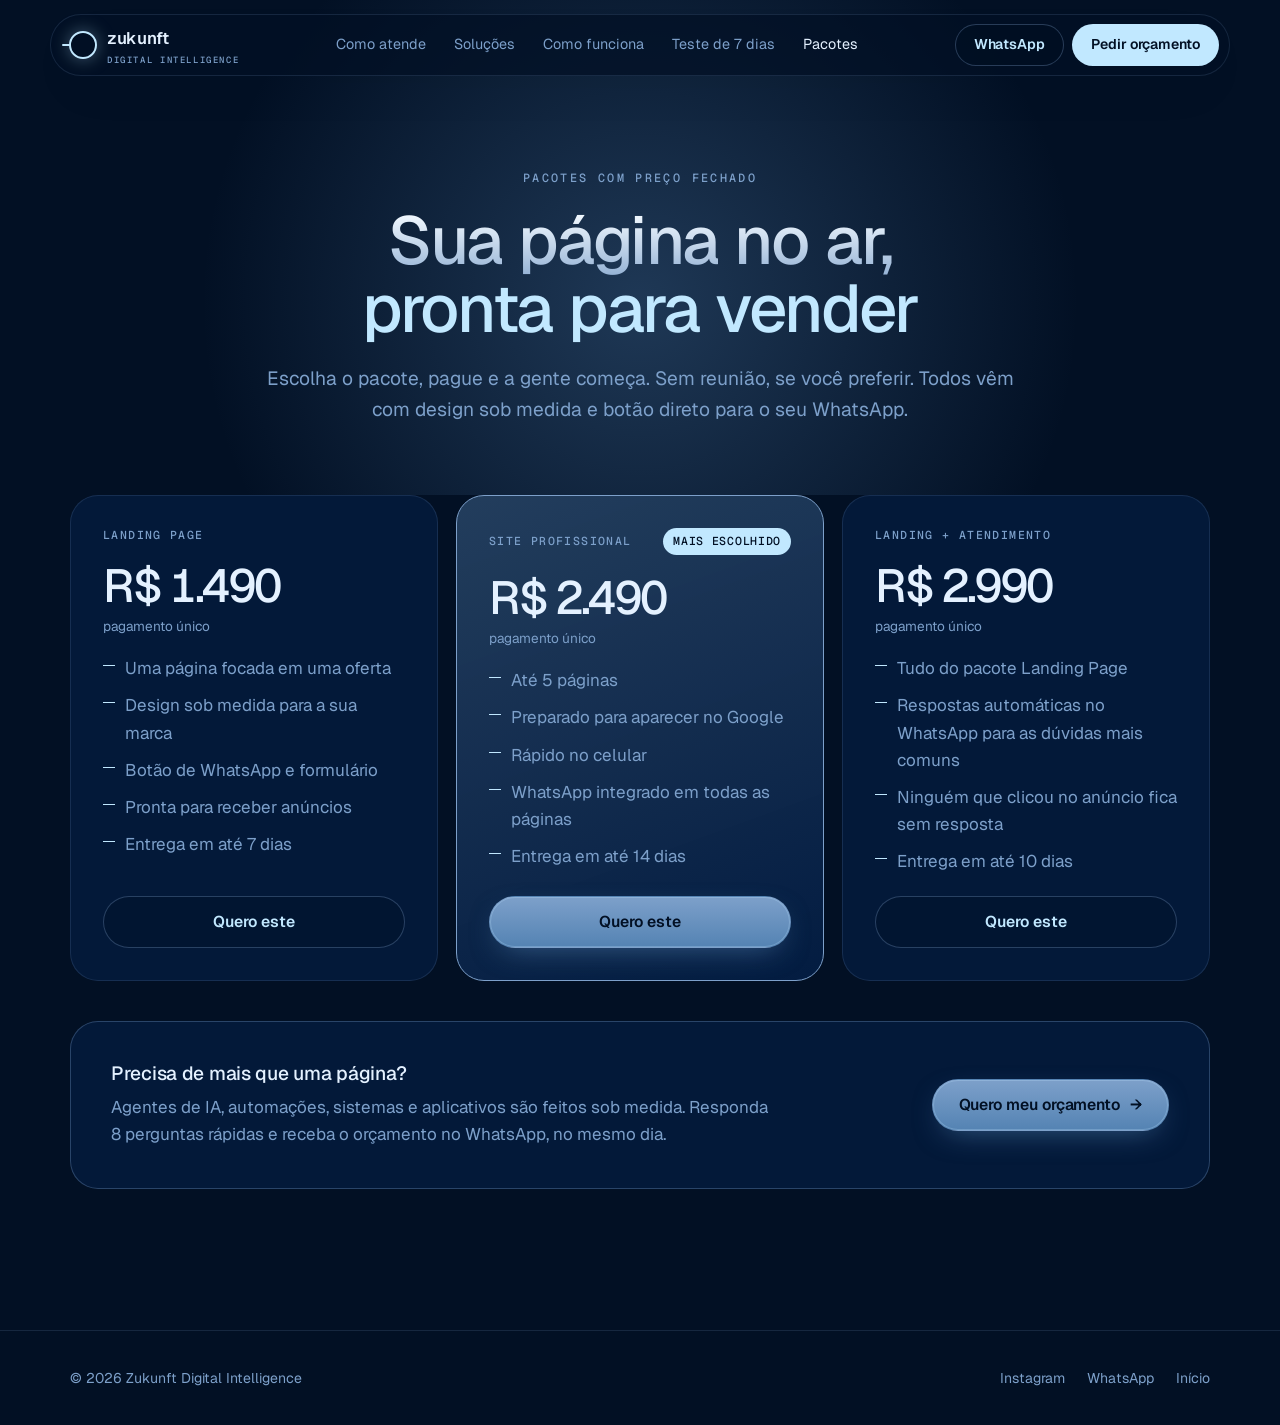
==== commit f097caa8: "Troca o nome da marca para Zukunft Co-Authored-By: Claude Opus 5.5 <noreply@anthropic.com>" ====
--- a/pacotes.html
+++ b/pacotes.html
@@ -3,8 +3,8 @@
 <head>
 <meta charset="utf-8">
 <meta name="viewport" content="width=device-width, initial-scale=1, viewport-fit=cover">
-<title>Pacotes · Zunkuft Digital Intelligence</title>
-<meta name="description" content="Landing pages e sites com preço fechado, prontos para vender. Zunkuft Digital Intelligence.">
+<title>Pacotes · Zukunft Digital Intelligence</title>
+<meta name="description" content="Landing pages e sites com preço fechado, prontos para vender. Zukunft Digital Intelligence.">
 <meta name="theme-color" content="#021024">
 <link rel="icon" href="data:image/svg+xml,%3Csvg xmlns='http://www.w3.org/2000/svg' viewBox='0 0 32 32'%3E%3Crect width='32' height='32' rx='8' fill='%23021024'/%3E%3Ccircle cx='18' cy='16' r='7' fill='none' stroke='%23C1E8FF' stroke-width='2.6'/%3E%3Cpath d='M5 16h6' stroke='%23C1E8FF' stroke-width='2.6' stroke-linecap='round'/%3E%3C/svg%3E">
 <link rel="preconnect" href="https://fonts.googleapis.com">
@@ -21,9 +21,9 @@
 
 <header class="top">
   <div class="nav-bar">
-    <a class="brand" href="index.html" aria-label="Zunkuft Digital Intelligence, início">
+    <a class="brand" href="index.html" aria-label="Zukunft Digital Intelligence, início">
       <span class="brand-mark" aria-hidden="true"></span>
-      <span><b>zunkuft</b><small>Digital Intelligence</small></span>
+      <span><b>zukunft</b><small>Digital Intelligence</small></span>
     </a>
     <nav class="nav" aria-label="Principal">
       <a href="index.html#demo">Como atende</a>
@@ -33,7 +33,7 @@
       <a href="pacotes.html" aria-current="page">Pacotes</a>
     </nav>
     <div class="top-actions">
-      <a class="btn btn-ghost" href="#" data-wa="Olá! Vim pela página de pacotes da Zunkuft.">WhatsApp</a>
+      <a class="btn btn-ghost" href="#" data-wa="Olá! Vim pela página de pacotes da Zukunft.">WhatsApp</a>
       <a class="btn btn-light" href="#aplicar" data-aplicar>Pedir orçamento</a>
     </div>
   </div>
@@ -50,7 +50,7 @@
 
 <section style="padding-top:0">
   <div class="container">
-    <!-- Preços de exemplo: troque pelos valores reais da Zunkuft. -->
+    <!-- Preços de exemplo: troque pelos valores reais da Zukunft. -->
     <div class="pk" data-stagger>
       <article data-tilt>
         <span class="tag">Landing Page</span>
@@ -102,10 +102,10 @@
 
 <footer>
   <div class="container">
-    <span>© <span data-ano>2026</span> Zunkuft Digital Intelligence</span>
+    <span>© <span data-ano>2026</span> Zukunft Digital Intelligence</span>
     <nav aria-label="Rodapé">
       <a href="#" data-ig target="_blank" rel="noopener">Instagram</a>
-      <a href="#" data-wa="Olá! Vim pela página de pacotes da Zunkuft.">WhatsApp</a>
+      <a href="#" data-wa="Olá! Vim pela página de pacotes da Zukunft.">WhatsApp</a>
       <a href="index.html">Início</a>
     </nav>
   </div>
--- a/assets/style.css
+++ b/assets/style.css
@@ -1,4 +1,4 @@
-/* Zunkuft · paleta 60/20/15/5
+/* Zukunft · paleta 60/20/15/5
    #021024 fundos e identidade (60%) · #5483B3 botões e elementos (20%)
    #7DA0CA detalhes e ícones (15%) · #C1E8FF destaques especiais (5%)
    #052659 entra como superfície (cartões), derivada da mesma paleta. */
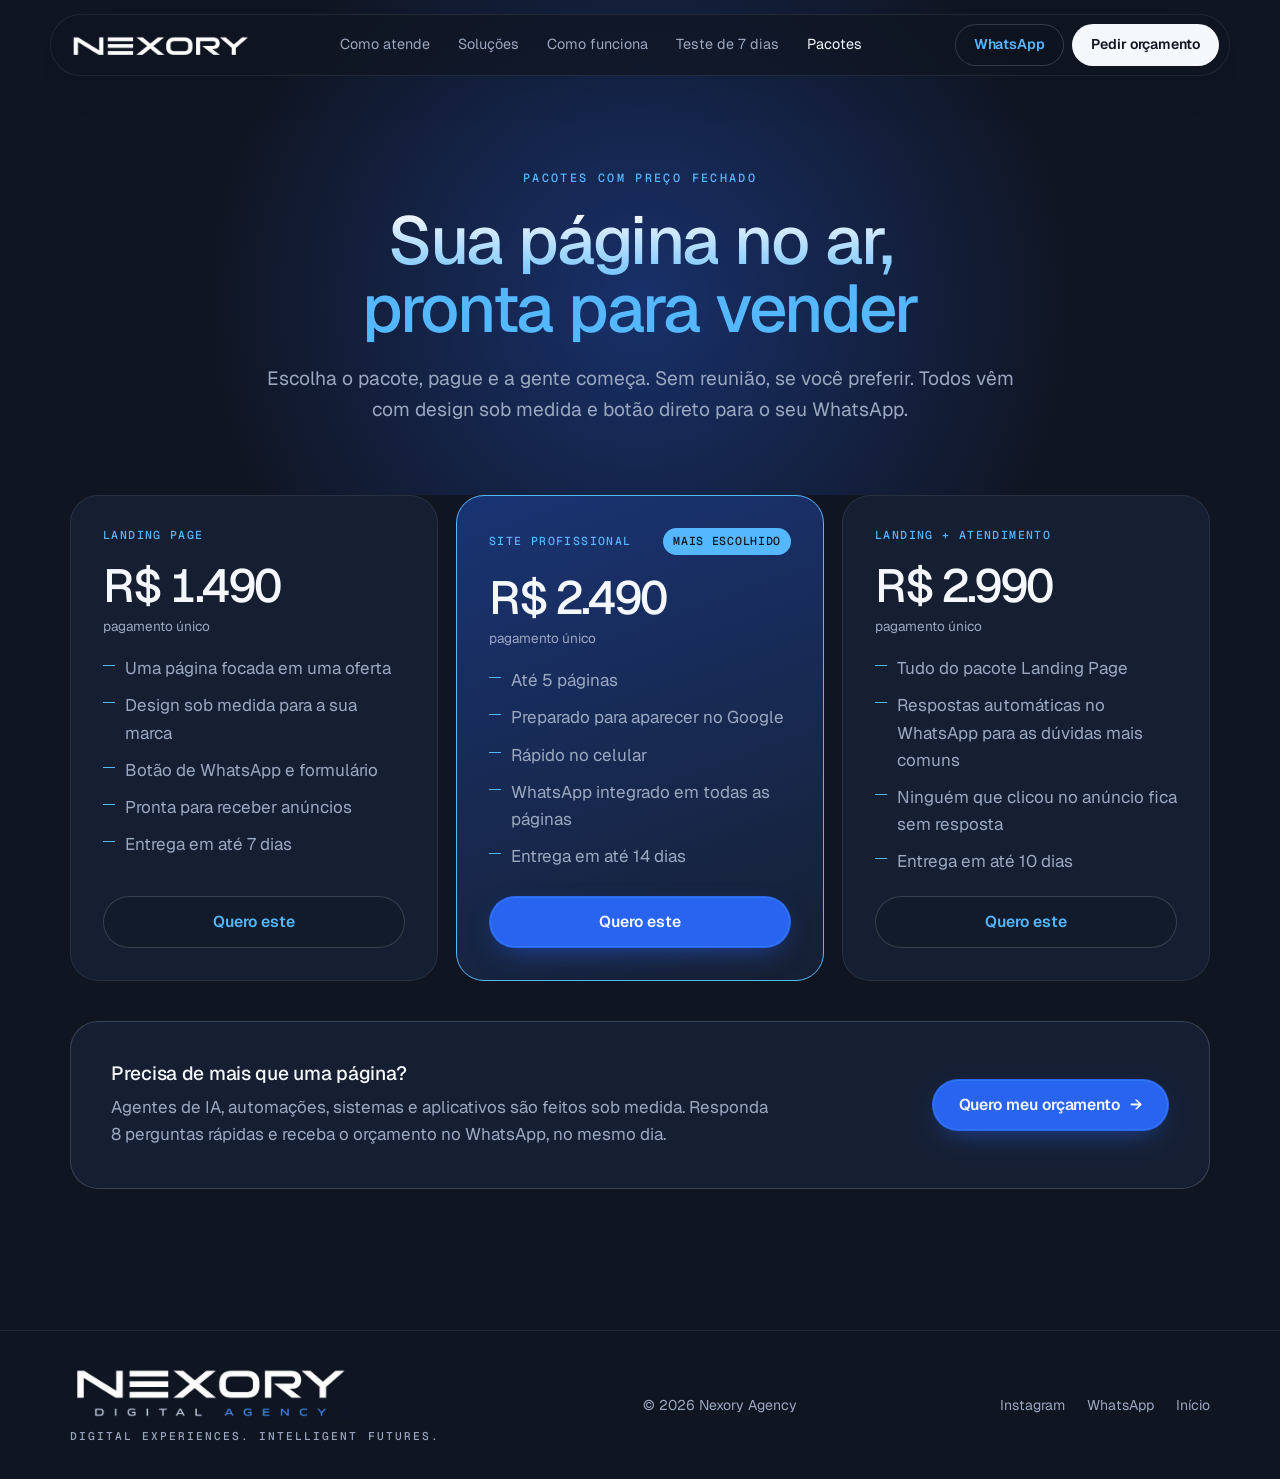
==== commit 729cba91: "Nova marca: Nexory Agency - Logo oficial recortada da arte enviada (topo e rodapé) - Paleta Midnight" ====
--- a/pacotes.html
+++ b/pacotes.html
@@ -3,10 +3,10 @@
 <head>
 <meta charset="utf-8">
 <meta name="viewport" content="width=device-width, initial-scale=1, viewport-fit=cover">
-<title>Pacotes · Zukunft Digital Intelligence</title>
-<meta name="description" content="Landing pages e sites com preço fechado, prontos para vender. Zukunft Digital Intelligence.">
-<meta name="theme-color" content="#021024">
-<link rel="icon" href="data:image/svg+xml,%3Csvg xmlns='http://www.w3.org/2000/svg' viewBox='0 0 32 32'%3E%3Crect width='32' height='32' rx='8' fill='%23021024'/%3E%3Ccircle cx='18' cy='16' r='7' fill='none' stroke='%23C1E8FF' stroke-width='2.6'/%3E%3Cpath d='M5 16h6' stroke='%23C1E8FF' stroke-width='2.6' stroke-linecap='round'/%3E%3C/svg%3E">
+<title>Pacotes · Nexory Agency</title>
+<meta name="description" content="Landing pages e sites com preço fechado, prontos para vender. Nexory Agency.">
+<meta name="theme-color" content="#101522">
+<link rel="icon" href="data:image/svg+xml,%3Csvg xmlns='http://www.w3.org/2000/svg' viewBox='0 0 32 32'%3E%3Crect width='32' height='32' rx='8' fill='%23101522'/%3E%3Cpath d='M8 9.5h16M8 22.5h16' stroke='%23F4F7FC' stroke-width='3.4' stroke-linecap='round'/%3E%3Cpath d='M8 16h16' stroke='%232864F0' stroke-width='3.4' stroke-linecap='round'/%3E%3C/svg%3E">
 <link rel="preconnect" href="https://fonts.googleapis.com">
 <link rel="preconnect" href="https://fonts.gstatic.com" crossorigin>
 <link rel="stylesheet" href="https://fonts.googleapis.com/css2?family=Geist:wght@300..700&family=Geist+Mono:wght@400;500&display=swap">
@@ -21,9 +21,8 @@
 
 <header class="top">
   <div class="nav-bar">
-    <a class="brand" href="index.html" aria-label="Zukunft Digital Intelligence, início">
-      <span class="brand-mark" aria-hidden="true"></span>
-      <span><b>zukunft</b><small>Digital Intelligence</small></span>
+    <a class="brand" href="index.html" aria-label="Nexory Agency, início">
+      <img class="logo" src="assets/nexory-logo.webp" width="420" height="47" alt="Nexory Agency">
     </a>
     <nav class="nav" aria-label="Principal">
       <a href="index.html#demo">Como atende</a>
@@ -33,7 +32,7 @@
       <a href="pacotes.html" aria-current="page">Pacotes</a>
     </nav>
     <div class="top-actions">
-      <a class="btn btn-ghost" href="#" data-wa="Olá! Vim pela página de pacotes da Zukunft.">WhatsApp</a>
+      <a class="btn btn-ghost" href="#" data-wa="Olá! Vim pela página de pacotes da Nexory.">WhatsApp</a>
       <a class="btn btn-light" href="#aplicar" data-aplicar>Pedir orçamento</a>
     </div>
   </div>
@@ -50,7 +49,7 @@
 
 <section style="padding-top:0">
   <div class="container">
-    <!-- Preços de exemplo: troque pelos valores reais da Zukunft. -->
+    <!-- Preços de exemplo: troque pelos valores reais da Nexory. -->
     <div class="pk" data-stagger>
       <article data-tilt>
         <span class="tag">Landing Page</span>
@@ -102,10 +101,14 @@
 
 <footer>
   <div class="container">
-    <span>© <span data-ano>2026</span> Zukunft Digital Intelligence</span>
+    <div class="foot-brand">
+      <img class="logo-full" src="assets/nexory-logo-completa.webp" width="640" height="119" alt="Nexory Digital Agency" loading="lazy">
+      <span>Digital experiences. Intelligent futures.</span>
+    </div>
+    <span>© <span data-ano>2026</span> Nexory Agency</span>
     <nav aria-label="Rodapé">
       <a href="#" data-ig target="_blank" rel="noopener">Instagram</a>
-      <a href="#" data-wa="Olá! Vim pela página de pacotes da Zukunft.">WhatsApp</a>
+      <a href="#" data-wa="Olá! Vim pela página de pacotes da Nexory.">WhatsApp</a>
       <a href="index.html">Início</a>
     </nav>
   </div>
--- a/assets/style.css
+++ b/assets/style.css
@@ -1,11 +1,11 @@
-/* Zukunft · paleta 60/20/15/5
-   #021024 fundos e identidade (60%) · #5483B3 botões e elementos (20%)
-   #7DA0CA detalhes e ícones (15%) · #C1E8FF destaques especiais (5%)
-   #052659 entra como superfície (cartões), derivada da mesma paleta. */
+/* Nexory Agency · paleta oficial
+   #101522 Midnight, fundo principal (55%) · #1C2940 Navy, cards e elementos secundários (20%)
+   #F4F7FC White, textos (15%) · #2864F0 Electric, botões e destaques (7%)
+   #55B8FF Sky, detalhes e efeitos (3%) */
 :root{
-  --bg:#021024; --surface:#052659; --btn:#5483B3; --detail:#7DA0CA; --hi:#C1E8FF;
-  --text:#E4F1FF; --muted:#7DA0CA; --line:rgba(125,160,202,.16); --line-strong:rgba(125,160,202,.32);
-  --card:rgba(5,38,89,.42); --card-hover:rgba(5,38,89,.62);
+  --bg:#101522; --surface:#1C2940; --btn:#2864F0; --detail:#55B8FF; --hi:#55B8FF;
+  --text:#F4F7FC; --muted:#9BA8C0; --line:rgba(244,247,252,.08); --line-strong:rgba(244,247,252,.16);
+  --card:rgba(28,41,64,.55); --card-hover:rgba(28,41,64,.85);
   --ease-out:cubic-bezier(0.23,1,0.32,1);
   --ease-in-out:cubic-bezier(0.77,0,0.175,1);
   --f-sans:"Geist","Segoe UI",system-ui,-apple-system,sans-serif;
@@ -19,7 +19,7 @@
 body{margin:0;background:var(--bg);color:var(--text);font:400 17px/1.6 var(--f-sans);-webkit-font-smoothing:antialiased;-webkit-tap-highlight-color:transparent;overflow-x:clip}
 img,svg,canvas{display:block;max-width:100%}
 a{color:inherit}
-::selection{background:var(--btn);color:var(--bg)}
+::selection{background:var(--btn);color:var(--text)}
 :focus-visible{outline:2px solid var(--hi);outline-offset:3px;border-radius:10px}
 .container{position:relative;max-width:1180px;margin:0 auto;padding-left:max(20px,env(safe-area-inset-left,0px));padding-right:max(20px,env(safe-area-inset-right,0px))}
 h1,h2,h3{margin:0;text-wrap:balance;letter-spacing:-.035em;font-weight:500}
@@ -27,7 +27,7 @@
 h2{font-size:clamp(2rem,4.6vw,3.6rem);line-height:1.04}
 h3{font-size:1.2rem;line-height:1.25;letter-spacing:-.015em}
 p{margin:0}
-.grad{background:linear-gradient(180deg,#F2F9FF 10%,var(--detail) 120%);-webkit-background-clip:text;background-clip:text;color:transparent}
+.grad{background:linear-gradient(180deg,#F4F7FC 10%,var(--detail) 120%);-webkit-background-clip:text;background-clip:text;color:transparent}
 .kicker{font:500 .74rem/1.3 var(--f-mono);letter-spacing:.2em;text-transform:uppercase;color:var(--detail)}
 .lead{font-size:clamp(1.05rem,1.5vw,1.2rem);color:var(--muted);max-width:58ch}
 .muted{color:var(--muted)}
@@ -41,12 +41,12 @@
 .btn{position:relative;display:inline-flex;align-items:center;justify-content:center;gap:10px;min-height:52px;padding:0 26px;border-radius:999px;font:600 .98rem/1.1 var(--f-sans);letter-spacing:-.005em;text-decoration:none;border:1px solid transparent;cursor:pointer;text-align:center;transition:transform .16s var(--ease-out),background-color .25s ease,border-color .25s ease,color .25s ease,box-shadow .35s ease;user-select:none;-webkit-user-select:none}
 .btn:active{transform:scale(.97)}
 .btn .arr{display:inline-block;transition:transform .3s var(--ease-out)}
-.btn-primary{background:linear-gradient(180deg,var(--detail),var(--btn));color:var(--bg);box-shadow:0 0 0 1px rgba(193,232,255,.25) inset,0 10px 30px -12px rgba(84,131,179,.7)}
-.btn-ghost{background:rgba(2,16,36,.35);border-color:var(--line-strong);color:var(--hi)}
-.btn-light{background:var(--hi);color:var(--bg)}
+.btn-primary{background:var(--btn);color:var(--text);box-shadow:0 0 0 1px rgba(85,184,255,.25) inset,0 10px 30px -12px rgba(40,100,240,.7)}
+.btn-ghost{background:rgba(16,21,34,.35);border-color:var(--line-strong);color:var(--hi)}
+.btn-light{background:var(--text);color:var(--bg)}
 @media (hover:hover) and (pointer:fine){
-  .btn-primary:hover{box-shadow:0 0 0 1px rgba(193,232,255,.45) inset,0 14px 40px -10px rgba(125,160,202,.85)}
-  .btn-ghost:hover{border-color:var(--detail);background:rgba(5,38,89,.5)}
+  .btn-primary:hover{box-shadow:0 0 0 1px rgba(85,184,255,.45) inset,0 14px 40px -10px rgba(85,184,255,.85)}
+  .btn-ghost:hover{border-color:var(--detail);background:rgba(28,41,64,.5)}
   .btn-light:hover{background:#FFFFFF}
   .btn:hover .arr{transform:translateX(4px)}
 }
@@ -60,10 +60,10 @@
 
 /* Topo: barra flutuante arredondada (sem blur para não pesar sobre o 3D) */
 .top{position:fixed;top:0;left:0;right:0;z-index:50;padding-top:calc(env(safe-area-inset-top,0px) + 14px);pointer-events:none}
-.nav-bar{pointer-events:auto;display:flex;align-items:center;justify-content:space-between;gap:16px;height:62px;margin-inline:max(12px,env(safe-area-inset-left,0px));padding:0 10px 0 18px;border-radius:999px;background:rgba(2,16,36,.72);border:1px solid var(--line);box-shadow:0 20px 50px -30px rgba(0,0,0,.8);max-width:1180px}
+.nav-bar{pointer-events:auto;display:flex;align-items:center;justify-content:space-between;gap:16px;height:62px;margin-inline:max(12px,env(safe-area-inset-left,0px));padding:0 10px 0 18px;border-radius:999px;background:rgba(16,21,34,.72);border:1px solid var(--line);box-shadow:0 20px 50px -30px rgba(0,0,0,.8);max-width:1180px}
 @media (min-width:1220px){.nav-bar{margin-inline:auto}}
 .brand{display:flex;align-items:center;gap:10px;text-decoration:none;color:var(--text);min-width:0}
-.brand-mark{position:relative;width:28px;height:28px;flex:none;border-radius:50%;border:2px solid var(--hi);box-shadow:0 0 18px rgba(193,232,255,.35)}
+.brand-mark{position:relative;width:28px;height:28px;flex:none;border-radius:50%;border:2px solid var(--hi);box-shadow:0 0 18px rgba(85,184,255,.35)}
 .brand-mark::after{content:"";position:absolute;left:-9px;top:50%;width:9px;height:2px;margin-top:-1px;background:var(--hi);border-radius:2px}
 .brand b{font:600 1.05rem/1 var(--f-sans);letter-spacing:-.02em}
 .brand small{display:block;font:500 .56rem/1 var(--f-mono);letter-spacing:.18em;text-transform:uppercase;color:var(--muted);margin-top:4px}
@@ -78,19 +78,19 @@
 
 /* Hero cinematográfico */
 .hero{position:relative;min-height:max(640px,100svh);display:grid;place-items:center;padding-block:140px 110px;overflow:hidden;isolation:isolate}
-#gl{position:absolute;inset:0;width:100%;height:100%;z-index:-2;background:radial-gradient(ellipse at 70% 30%,#052659 0%,#021024 60%)}
-.hero-scrim{position:absolute;inset:0;z-index:-1;background:radial-gradient(ellipse 55% 45% at 50% 52%,rgba(2,16,36,.72),rgba(2,16,36,0) 75%),linear-gradient(180deg,rgba(2,16,36,0) 65%,var(--bg) 100%);pointer-events:none}
+#gl{position:absolute;inset:0;width:100%;height:100%;z-index:-2;background:radial-gradient(ellipse at 70% 30%,#1C2940 0%,#101522 60%)}
+.hero-scrim{position:absolute;inset:0;z-index:-1;background:radial-gradient(ellipse 55% 45% at 50% 52%,rgba(16,21,34,.72),rgba(16,21,34,0) 75%),linear-gradient(180deg,rgba(16,21,34,0) 65%,var(--bg) 100%);pointer-events:none}
 .hero-inner{display:grid;justify-items:center;text-align:center;gap:28px;will-change:transform,opacity}
 .hero-title{max-width:16ch}
 /* O degradê vai em cada palavra: no título inteiro ele quebra quando as palavras se movem */
-.hero-title .w>span,.page-hero h1 .w>span{background:linear-gradient(180deg,#F2F9FF 10%,var(--detail) 125%);-webkit-background-clip:text;background-clip:text;color:transparent;-webkit-text-fill-color:transparent}
+.hero-title .w>span,.page-hero h1 .w>span{background:linear-gradient(180deg,#F4F7FC 10%,var(--detail) 125%);-webkit-background-clip:text;background-clip:text;color:transparent;-webkit-text-fill-color:transparent}
 .hero-title em .w>span,.page-hero h1 em .w>span{background:none;color:var(--hi);-webkit-text-fill-color:var(--hi)}
 .hero-title .w{display:inline-block;overflow:hidden;vertical-align:top;padding:0 .02em .12em;margin-bottom:-.12em}
 .hero-title .w>span{display:inline-block;transform:translateY(105%);opacity:0;animation:wordUp 1.2s var(--ease-out) forwards;animation-delay:calc(var(--i,0) * 75ms + 700ms)}
 @keyframes wordUp{to{transform:none;opacity:1}}
 .hero-title em{font-style:normal;position:relative;display:inline-block;color:var(--hi);-webkit-text-fill-color:var(--hi)}
 .hero-title em .w>span{color:var(--hi);-webkit-text-fill-color:var(--hi)}
-.hero-title em::after{content:"";position:absolute;left:4%;right:4%;bottom:.02em;height:.06em;border-radius:99px;background:linear-gradient(90deg,transparent,var(--hi),transparent);transform:scaleX(0);animation:line 1.1s var(--ease-out) 1.65s forwards;box-shadow:0 0 18px rgba(193,232,255,.6)}
+.hero-title em::after{content:"";position:absolute;left:4%;right:4%;bottom:.02em;height:.06em;border-radius:99px;background:linear-gradient(90deg,transparent,var(--hi),transparent);transform:scaleX(0);animation:line 1.1s var(--ease-out) 1.65s forwards;box-shadow:0 0 18px rgba(85,184,255,.6)}
 @keyframes line{to{transform:scaleX(1)}}
 .intro{opacity:0;transform:translateY(16px);animation:intro 1.1s var(--ease-out) forwards;animation-delay:var(--d,0s)}
 @keyframes intro{to{opacity:1;transform:none}}
@@ -102,7 +102,7 @@
 @keyframes cue{0%{transform:scaleY(0)}50%{transform:scaleY(1)}100%{transform:scaleY(1);opacity:0}}
 
 /* Letreiro em duas faixas */
-.marquee{position:relative;padding-block:26px;border-block:1px solid var(--line);overflow:hidden;display:grid;gap:10px;background:linear-gradient(180deg,rgba(5,38,89,.25),rgba(2,16,36,0))}
+.marquee{position:relative;padding-block:26px;border-block:1px solid var(--line);overflow:hidden;display:grid;gap:10px;background:linear-gradient(180deg,rgba(28,41,64,.25),rgba(16,21,34,0))}
 .marquee::before,.marquee::after{content:"";position:absolute;top:0;bottom:0;width:120px;z-index:1;pointer-events:none}
 .marquee::before{left:0;background:linear-gradient(90deg,var(--bg),transparent)}
 .marquee::after{right:0;background:linear-gradient(-90deg,var(--bg),transparent)}
@@ -122,27 +122,27 @@
 .ticks li b{color:var(--text);font-weight:600}
 .ticks li::before{content:"";flex:none;margin-top:7px;width:10px;height:10px;border-radius:3px;border:1.5px solid var(--detail);transform:rotate(45deg)}
 .stage{position:relative;perspective:1300px;display:grid;place-items:center;min-height:600px}
-.stage::before{content:"";position:absolute;width:80%;aspect-ratio:1;border-radius:50%;background:radial-gradient(circle,rgba(84,131,179,.35),rgba(84,131,179,0) 65%)}
+.stage::before{content:"";position:absolute;width:80%;aspect-ratio:1;border-radius:50%;background:radial-gradient(circle,rgba(40,100,240,.35),rgba(40,100,240,0) 65%)}
 .phone3d{position:relative;transform-style:preserve-3d;transform:rotateY(-18deg) rotateX(10deg);will-change:transform}
-.phone{position:relative;width:min(330px,78vw);border-radius:44px;padding:10px;background:linear-gradient(145deg,#0A2F66,#021024);box-shadow:0 0 0 1px rgba(193,232,255,.14),0 60px 90px -40px rgba(0,0,0,.9),inset 0 1px 0 rgba(193,232,255,.2)}
-.screen{border-radius:35px;overflow:hidden;background:#0B1F3F;display:flex;flex-direction:column;height:560px}
-.chat-head{display:flex;align-items:center;gap:10px;padding:18px 16px 12px;background:rgba(5,38,89,.9);border-bottom:1px solid var(--line)}
-.avatar{width:38px;height:38px;border-radius:50%;background:var(--btn);color:var(--bg);display:grid;place-items:center;font:700 .8rem var(--f-sans);flex:none}
+.phone{position:relative;width:min(330px,78vw);border-radius:44px;padding:10px;background:linear-gradient(145deg,#25365A,#101522);box-shadow:0 0 0 1px rgba(85,184,255,.14),0 60px 90px -40px rgba(0,0,0,.9),inset 0 1px 0 rgba(85,184,255,.2)}
+.screen{border-radius:35px;overflow:hidden;background:#141B2C;display:flex;flex-direction:column;height:560px}
+.chat-head{display:flex;align-items:center;gap:10px;padding:18px 16px 12px;background:rgba(28,41,64,.9);border-bottom:1px solid var(--line)}
+.avatar{width:38px;height:38px;border-radius:50%;background:var(--btn);color:var(--text);display:grid;place-items:center;font:700 .8rem var(--f-sans);flex:none}
 .chat-head b{display:block;font-size:.95rem;line-height:1.2;color:var(--text)}
 .chat-head small{color:var(--hi);font-size:.74rem}
 .chat-body{flex:1;display:flex;flex-direction:column;justify-content:flex-end;gap:8px;padding:16px 12px;overflow:hidden;-webkit-mask-image:linear-gradient(to bottom,transparent,#000 56px);mask-image:linear-gradient(to bottom,transparent,#000 56px)}
 .bubble{max-width:84%;padding:9px 12px 6px;border-radius:16px;font-size:.9rem;line-height:1.4;animation:pop .35s var(--ease-out) both}
-.bubble.cli{align-self:flex-end;background:var(--btn);color:var(--bg);border-bottom-right-radius:5px;transform-origin:bottom right}
-.bubble.ia{align-self:flex-start;background:#123766;color:var(--text);border-bottom-left-radius:5px;transform-origin:bottom left}
+.bubble.cli{align-self:flex-end;background:var(--btn);color:var(--text);border-bottom-right-radius:5px;transform-origin:bottom right}
+.bubble.ia{align-self:flex-start;background:#24365A;color:var(--text);border-bottom-left-radius:5px;transform-origin:bottom left}
 .bubble time{display:block;text-align:right;font:500 .62rem var(--f-mono);opacity:.65;margin-top:2px}
-.typing{align-self:flex-start;background:#123766;border-radius:16px;border-bottom-left-radius:5px;padding:13px 14px;display:flex;gap:4px;animation:pop .2s var(--ease-out) both}
+.typing{align-self:flex-start;background:#24365A;border-radius:16px;border-bottom-left-radius:5px;padding:13px 14px;display:flex;gap:4px;animation:pop .2s var(--ease-out) both}
 .typing i{width:6px;height:6px;border-radius:50%;background:var(--detail);animation:blink 1s infinite}
 .typing i:nth-child(2){animation-delay:.15s}
 .typing i:nth-child(3){animation-delay:.3s}
 .chat-status{align-self:center;font:500 .7rem var(--f-mono);background:var(--hi);color:var(--bg);padding:7px 12px;border-radius:99px;animation:pop .3s var(--ease-out) both;margin-top:4px}
 @keyframes pop{from{opacity:0;transform:translateY(6px) scale(.95)}to{opacity:1;transform:none}}
 @keyframes blink{0%,60%,100%{opacity:.3}30%{opacity:1}}
-.chip3d{position:absolute;display:flex;align-items:center;gap:10px;padding:12px 16px;border-radius:16px;background:rgba(5,38,89,.92);border:1px solid var(--line-strong);font:500 .8rem/1.2 var(--f-sans);color:var(--text);white-space:nowrap;box-shadow:0 24px 40px -20px rgba(0,0,0,.8)}
+.chip3d{position:absolute;display:flex;align-items:center;gap:10px;padding:12px 16px;border-radius:16px;background:rgba(28,41,64,.92);border:1px solid var(--line-strong);font:500 .8rem/1.2 var(--f-sans);color:var(--text);white-space:nowrap;box-shadow:0 24px 40px -20px rgba(0,0,0,.8)}
 .chip3d b{display:block;font:600 1.05rem/1 var(--f-mono);color:var(--hi);margin-bottom:3px}
 .chip3d.c1{top:14%;left:-22%;transform:translateZ(90px)}
 .chip3d.c2{bottom:18%;right:-24%;transform:translateZ(130px)}
@@ -152,17 +152,17 @@
 /* Soluções: cartões de vidro com inclinação 3D e luz que segue o mouse */
 .sol{display:grid;grid-template-columns:repeat(3,minmax(0,1fr));gap:16px;perspective:1400px}
 .card{--mx:50%;--my:50%;position:relative;overflow:hidden;background:var(--card);border:1px solid var(--line);border-radius:26px;padding:30px;display:grid;gap:12px;align-content:start;min-width:0;transform-style:preserve-3d;transition:background-color .3s ease,border-color .3s ease}
-.card::before{content:"";position:absolute;inset:0;border-radius:inherit;background:radial-gradient(420px circle at var(--mx) var(--my),rgba(193,232,255,.10),transparent 45%);opacity:0;transition:opacity .4s ease;pointer-events:none}
-.card .ico{width:50px;height:50px;border-radius:15px;display:grid;place-items:center;background:rgba(84,131,179,.16);border:1px solid var(--line);color:var(--detail);transform:translateZ(30px)}
+.card::before{content:"";position:absolute;inset:0;border-radius:inherit;background:radial-gradient(420px circle at var(--mx) var(--my),rgba(85,184,255,.10),transparent 45%);opacity:0;transition:opacity .4s ease;pointer-events:none}
+.card .ico{width:50px;height:50px;border-radius:15px;display:grid;place-items:center;background:rgba(40,100,240,.16);border:1px solid var(--line);color:var(--detail);transform:translateZ(30px)}
 .card .ico svg{width:24px;height:24px}
 .card h3,.card .tag{transform:translateZ(20px)}
 .card p{color:var(--muted)}
 .card .tag{font:500 .7rem/1.3 var(--f-mono);letter-spacing:.12em;text-transform:uppercase;color:var(--detail)}
-.card.feature{grid-column:span 2;background:linear-gradient(140deg,rgba(84,131,179,.32),rgba(5,38,89,.5) 55%);border-color:var(--line-strong)}
+.card.feature{grid-column:span 2;background:linear-gradient(140deg,rgba(40,100,240,.32),rgba(28,41,64,.5) 55%);border-color:var(--line-strong)}
 .card.feature .ico{background:var(--hi);color:var(--bg);border-color:transparent}
 .card.wide{grid-column:1 / -1;grid-template-columns:auto minmax(0,1fr) auto;align-items:center;gap:20px 28px}
 .chips{display:flex;flex-wrap:wrap;gap:8px;margin-top:8px}
-.chips span{font:500 .72rem/1 var(--f-mono);padding:8px 12px;border-radius:999px;background:rgba(2,16,36,.5);border:1px solid var(--line);color:var(--hi)}
+.chips span{font:500 .72rem/1 var(--f-mono);padding:8px 12px;border-radius:999px;background:rgba(16,21,34,.5);border:1px solid var(--line);color:var(--hi)}
 @media (hover:hover) and (pointer:fine){
   .card:hover{background:var(--card-hover);border-color:var(--line-strong)}
   .card:hover::before{opacity:1}
@@ -174,18 +174,18 @@
 .custo{display:grid;grid-template-columns:minmax(0,1fr) minmax(0,1fr);gap:clamp(40px,6vw,88px);align-items:center}
 @media (max-width:940px){.custo{grid-template-columns:1fr}}
 .custo-copy{display:grid;gap:20px}
-.calc{position:relative;background:var(--card);border:1px solid var(--line);border-radius:30px;padding:clamp(22px,4vw,36px);display:grid;gap:24px;min-width:0;box-shadow:0 40px 80px -50px rgba(84,131,179,.6)}
+.calc{position:relative;background:var(--card);border:1px solid var(--line);border-radius:30px;padding:clamp(22px,4vw,36px);display:grid;gap:24px;min-width:0;box-shadow:0 40px 80px -50px rgba(40,100,240,.6)}
 .field{display:grid;gap:8px}
 .field-top{display:flex;justify-content:space-between;align-items:baseline;gap:12px;font-size:.95rem;color:var(--muted)}
 .field-top output{font:500 1rem var(--f-mono);font-variant-numeric:tabular-nums;white-space:nowrap;color:var(--hi)}
 input[type=range]{-webkit-appearance:none;appearance:none;width:100%;height:28px;margin:0;background:transparent;cursor:pointer}
-input[type=range]::-webkit-slider-runnable-track{height:4px;border-radius:99px;background:linear-gradient(90deg,var(--btn) var(--p,30%),rgba(125,160,202,.2) var(--p,30%))}
-input[type=range]::-moz-range-track{height:4px;border-radius:99px;background:rgba(125,160,202,.2)}
+input[type=range]::-webkit-slider-runnable-track{height:4px;border-radius:99px;background:linear-gradient(90deg,var(--btn) var(--p,30%),rgba(85,184,255,.2) var(--p,30%))}
+input[type=range]::-moz-range-track{height:4px;border-radius:99px;background:rgba(85,184,255,.2)}
 input[type=range]::-moz-range-progress{height:4px;border-radius:99px;background:var(--btn)}
-input[type=range]::-webkit-slider-thumb{-webkit-appearance:none;width:20px;height:20px;margin-top:-8px;border-radius:50%;background:var(--hi);box-shadow:0 0 0 5px rgba(193,232,255,.15)}
-input[type=range]::-moz-range-thumb{width:20px;height:20px;border:0;border-radius:50%;background:var(--hi);box-shadow:0 0 0 5px rgba(193,232,255,.15)}
-.calc-out{border-radius:20px;background:rgba(2,16,36,.6);border:1px solid var(--line);padding:24px;display:grid;gap:6px}
-.calc-out .big{font:500 clamp(2.6rem,6vw,3.8rem)/1 var(--f-sans);letter-spacing:-.04em;font-variant-numeric:tabular-nums;color:var(--hi);text-shadow:0 0 40px rgba(193,232,255,.25)}
+input[type=range]::-webkit-slider-thumb{-webkit-appearance:none;width:20px;height:20px;margin-top:-8px;border-radius:50%;background:var(--hi);box-shadow:0 0 0 5px rgba(85,184,255,.15)}
+input[type=range]::-moz-range-thumb{width:20px;height:20px;border:0;border-radius:50%;background:var(--hi);box-shadow:0 0 0 5px rgba(85,184,255,.15)}
+.calc-out{border-radius:20px;background:rgba(16,21,34,.6);border:1px solid var(--line);padding:24px;display:grid;gap:6px}
+.calc-out .big{font:500 clamp(2.6rem,6vw,3.8rem)/1 var(--f-sans);letter-spacing:-.04em;font-variant-numeric:tabular-nums;color:var(--hi);text-shadow:0 0 40px rgba(85,184,255,.25)}
 .calc-out small{color:var(--muted);font-size:.9rem}
 .calc-out b{color:var(--text);font-weight:600}
 .calc .btn{width:100%}
@@ -193,11 +193,11 @@
 /* Como funciona */
 .steps{position:relative;display:grid;grid-template-columns:repeat(4,minmax(0,1fr));gap:32px;padding:0;margin:0}
 .steps::before,.steps::after{content:"";position:absolute;top:27px;left:28px;right:28px;height:1px;background:var(--line-strong)}
-.steps::after{height:2px;top:26px;background:linear-gradient(90deg,var(--btn),var(--hi));transform:scaleX(0);transform-origin:left;transition:transform 2s var(--ease-in-out) .3s;box-shadow:0 0 14px rgba(193,232,255,.5)}
+.steps::after{height:2px;top:26px;background:linear-gradient(90deg,var(--btn),var(--hi));transform:scaleX(0);transform-origin:left;transition:transform 2s var(--ease-in-out) .3s;box-shadow:0 0 14px rgba(85,184,255,.5)}
 .steps.in::after{transform:scaleX(1)}
 .steps li{list-style:none;position:relative;z-index:1;display:grid;gap:10px;align-content:start;padding-top:80px}
 .steps .num{position:absolute;top:0;left:0;width:56px;height:56px;border-radius:50%;display:grid;place-items:center;background:var(--bg);border:1px solid var(--line-strong);color:var(--hi);font:500 1rem var(--f-mono)}
-.steps li:last-child .num{background:var(--hi);color:var(--bg);border-color:var(--hi);box-shadow:0 0 30px rgba(193,232,255,.4)}
+.steps li:last-child .num{background:var(--hi);color:var(--bg);border-color:var(--hi);box-shadow:0 0 30px rgba(85,184,255,.4)}
 .steps .when{font:500 .72rem var(--f-mono);color:var(--detail);text-transform:uppercase;letter-spacing:.14em}
 .steps p{color:var(--muted)}
 @media (max-width:940px){
@@ -214,9 +214,9 @@
 @media (max-width:860px){.teste .container{grid-template-columns:1fr}}
 .seven-stage{perspective:900px;display:grid;place-items:center;min-height:clamp(260px,34vw,420px)}
 .seven3d{position:relative;transform-style:preserve-3d;transform:rotateY(-28deg) rotateX(8deg);will-change:transform}
-.seven3d span{display:block;font:600 clamp(11rem,26vw,20rem)/.8 var(--f-sans);letter-spacing:-.08em;color:#06305F}
+.seven3d span{display:block;font:600 clamp(11rem,26vw,20rem)/.8 var(--f-sans);letter-spacing:-.08em;color:#1C2940}
 .seven3d span+span{position:absolute;inset:0}
-.seven3d span:last-child{color:transparent;-webkit-text-fill-color:transparent;background:linear-gradient(170deg,#F2F9FF 10%,var(--hi) 35%,var(--detail) 75%,var(--btn) 100%);-webkit-background-clip:text;background-clip:text}
+.seven3d span:last-child{color:transparent;-webkit-text-fill-color:transparent;background:linear-gradient(170deg,#F4F7FC 10%,var(--hi) 35%,var(--detail) 75%,var(--btn) 100%);-webkit-background-clip:text;background-clip:text}
 .seven-label{font:500 .74rem var(--f-mono);letter-spacing:.2em;text-transform:uppercase;color:var(--muted);margin-top:18px;text-align:center}
 .teste-copy{display:grid;gap:22px;justify-items:start}
 .teste-copy .fine{font-size:.85rem;color:var(--muted)}
@@ -229,10 +229,10 @@
 .fund-copy li{display:flex;gap:14px;align-items:flex-start;color:var(--muted)}
 .fund-copy li::before{content:"";flex:none;margin-top:9px;width:16px;height:1px;background:var(--hi)}
 .vagas{position:relative;overflow:hidden;background:var(--card);border:1px solid var(--line-strong);border-radius:30px;padding:32px;display:grid;gap:18px}
-.vagas::after{content:"";position:absolute;right:-80px;top:-80px;width:220px;height:220px;border-radius:50%;background:radial-gradient(circle,rgba(193,232,255,.18),transparent 65%)}
+.vagas::after{content:"";position:absolute;right:-80px;top:-80px;width:220px;height:220px;border-radius:50%;background:radial-gradient(circle,rgba(85,184,255,.18),transparent 65%)}
 .vagas .n{font:500 4rem/1 var(--f-sans);letter-spacing:-.05em;font-variant-numeric:tabular-nums;color:var(--hi)}
 .dots{display:grid;grid-template-columns:repeat(5,1fr);gap:8px}
-.dots i{position:relative;height:6px;border-radius:99px;background:rgba(125,160,202,.18);overflow:hidden}
+.dots i{position:relative;height:6px;border-radius:99px;background:rgba(85,184,255,.18);overflow:hidden}
 .dots i::after{content:"";position:absolute;inset:0;background:linear-gradient(90deg,var(--btn),var(--hi));transform:scaleX(0);transform-origin:left;transition:transform .7s var(--ease-out);transition-delay:calc(var(--i,0) * 140ms + 250ms)}
 .dots i.on::after{transform:scaleX(1)}
 .js .vagas:not(.in) .dots i.on::after{transform:scaleX(0)}
@@ -244,23 +244,23 @@
 .proj article{display:grid;gap:12px;align-content:start}
 .proj p{color:var(--muted)}
 .proj .tag{font:500 .7rem/1.3 var(--f-mono);letter-spacing:.12em;text-transform:uppercase;color:var(--detail)}
-.prev{aspect-ratio:4/3;max-width:100%;border-radius:22px;background:linear-gradient(160deg,#0A3570,#031631);border:1px solid var(--line);padding:22px;display:grid;gap:10px;align-content:end;overflow:hidden;position:relative;transition:transform .5s var(--ease-out),border-color .3s ease}
-.prev::after{content:"";position:absolute;inset:0;background:linear-gradient(115deg,transparent 30%,rgba(193,232,255,.08) 45%,transparent 60%);transform:translateX(-100%);transition:transform 1.1s var(--ease-out)}
+.prev{aspect-ratio:4/3;max-width:100%;border-radius:22px;background:linear-gradient(160deg,#1C2940,#101522);border:1px solid var(--line);padding:22px;display:grid;gap:10px;align-content:end;overflow:hidden;position:relative;transition:transform .5s var(--ease-out),border-color .3s ease}
+.prev::after{content:"";position:absolute;inset:0;background:linear-gradient(115deg,transparent 30%,rgba(85,184,255,.08) 45%,transparent 60%);transform:translateX(-100%);transition:transform 1.1s var(--ease-out)}
 @media (hover:hover) and (pointer:fine){
   .proj article:hover .prev{transform:translateY(-8px) rotateX(6deg);border-color:var(--line-strong)}
   .proj article:hover .prev::after{transform:translateX(100%)}
 }
-.badge{position:absolute;top:14px;left:14px;font:500 .62rem var(--f-mono);text-transform:uppercase;letter-spacing:.12em;padding:6px 10px;border-radius:99px;background:rgba(2,16,36,.7);border:1px solid var(--line);color:var(--hi)}
-.mk-b{height:26px;border-radius:12px;background:#123766;width:70%;transition:transform .8s var(--ease-out),opacity .8s var(--ease-out)}
+.badge{position:absolute;top:14px;left:14px;font:500 .62rem var(--f-mono);text-transform:uppercase;letter-spacing:.12em;padding:6px 10px;border-radius:99px;background:rgba(16,21,34,.7);border:1px solid var(--line);color:var(--hi)}
+.mk-b{height:26px;border-radius:12px;background:#24365A;width:70%;transition:transform .8s var(--ease-out),opacity .8s var(--ease-out)}
 .mk-b.r{justify-self:end;background:var(--btn);width:55%}
 .mk-b.s{width:45%}
 .mk-bars{display:flex;align-items:flex-end;gap:8px;height:66%}
-.mk-bars i{flex:1;border-radius:6px 6px 2px 2px;background:rgba(125,160,202,.28);transform-origin:bottom;transition:transform 1s var(--ease-out)}
+.mk-bars i{flex:1;border-radius:6px 6px 2px 2px;background:rgba(85,184,255,.28);transform-origin:bottom;transition:transform 1s var(--ease-out)}
 .mk-bars i:last-child{background:linear-gradient(var(--hi),var(--btn))}
 .mk-kpi{display:flex;gap:8px}
-.mk-kpi i{flex:1;height:30px;border-radius:8px;background:rgba(125,160,202,.14)}
+.mk-kpi i{flex:1;height:30px;border-radius:8px;background:rgba(85,184,255,.14)}
 .mk-h{height:16px;border-radius:6px;background:var(--hi);width:72%;opacity:.9}
-.mk-l{height:9px;border-radius:6px;background:rgba(125,160,202,.35);width:90%}
+.mk-l{height:9px;border-radius:6px;background:rgba(85,184,255,.35);width:90%}
 .mk-l.s{width:58%}
 .mk-btn{height:30px;width:40%;border-radius:99px;background:var(--btn);margin-top:6px}
 .js .proj article:not(.in) .mk-bars i{transform:scaleY(.06)}
@@ -282,7 +282,7 @@
 
 /* Chamada final */
 .final{text-align:center;overflow:hidden}
-.final::before{content:"";position:absolute;left:50%;bottom:-55%;width:min(1100px,140vw);aspect-ratio:1;margin-left:calc(min(1100px,140vw) / -2);border-radius:50%;background:radial-gradient(circle,rgba(84,131,179,.4),rgba(5,38,89,.25) 35%,transparent 65%);pointer-events:none}
+.final::before{content:"";position:absolute;left:50%;bottom:-55%;width:min(1100px,140vw);aspect-ratio:1;margin-left:calc(min(1100px,140vw) / -2);border-radius:50%;background:radial-gradient(circle,rgba(40,100,240,.4),rgba(28,41,64,.25) 35%,transparent 65%);pointer-events:none}
 .final .container{display:grid;gap:24px;justify-items:center}
 .final h2{font-size:clamp(2.3rem,5.6vw,4.6rem);max-width:15ch}
 .final .lead{margin:0 auto}
@@ -300,7 +300,7 @@
 
 /* Pacotes */
 .page-hero{padding-block:170px 70px;text-align:center;position:relative;overflow:hidden}
-.page-hero::before{content:"";position:absolute;left:50%;top:-40%;width:min(1000px,140vw);aspect-ratio:1;margin-left:calc(min(1000px,140vw) / -2);border-radius:50%;background:radial-gradient(circle,rgba(84,131,179,.35),transparent 62%);pointer-events:none}
+.page-hero::before{content:"";position:absolute;left:50%;top:-40%;width:min(1000px,140vw);aspect-ratio:1;margin-left:calc(min(1000px,140vw) / -2);border-radius:50%;background:radial-gradient(circle,rgba(40,100,240,.35),transparent 62%);pointer-events:none}
 .page-hero .container{display:grid;gap:22px;justify-items:center}
 .page-hero h1{font-size:clamp(2.4rem,5.4vw,4.2rem);max-width:16ch}
 .page-hero h1 .w{display:inline-block;overflow:hidden;vertical-align:top;padding:0 .02em .12em;margin-bottom:-.12em}
@@ -309,7 +309,7 @@
 .pk{display:grid;grid-template-columns:repeat(3,minmax(0,1fr));gap:18px;align-items:stretch;perspective:1400px}
 @media (max-width:940px){.pk{grid-template-columns:1fr;max-width:520px;margin-inline:auto}}
 .pk article{position:relative;overflow:hidden;background:var(--card);border:1px solid var(--line);border-radius:28px;padding:32px;display:flex;flex-direction:column;gap:20px;transition:background-color .3s ease,border-color .3s ease}
-.pk article.rec{background:linear-gradient(160deg,rgba(84,131,179,.4),rgba(5,38,89,.55));border-color:var(--detail)}
+.pk article.rec{background:linear-gradient(160deg,rgba(40,100,240,.4),rgba(28,41,64,.55));border-color:var(--detail)}
 .pk .tag{display:flex;justify-content:space-between;align-items:center;gap:8px;font:500 .72rem/1.3 var(--f-mono);letter-spacing:.12em;text-transform:uppercase;color:var(--detail)}
 .pill{background:var(--hi);color:var(--bg);padding:6px 10px;border-radius:99px;letter-spacing:.06em}
 .price{font:500 2.9rem/1 var(--f-sans);letter-spacing:-.05em;font-variant-numeric:tabular-nums;color:var(--text)}
@@ -323,14 +323,14 @@
 .upsell div{display:grid;gap:8px;max-width:60ch}
 
 /* Aplicação */
-dialog.apl{width:min(680px,calc(100% - 32px));max-height:min(780px,calc(100dvh - 32px));border:1px solid var(--line-strong);border-radius:28px;padding:0;background:#041A3A;color:var(--text);box-shadow:0 50px 100px -30px rgba(0,0,0,.9);overflow:hidden}
+dialog.apl{width:min(680px,calc(100% - 32px));max-height:min(780px,calc(100dvh - 32px));border:1px solid var(--line-strong);border-radius:28px;padding:0;background:#161D2E;color:var(--text);box-shadow:0 50px 100px -30px rgba(0,0,0,.9);overflow:hidden}
 dialog.apl::backdrop{background:rgba(1,8,20,.72)}
 dialog.apl[open]{animation:dlg .38s var(--ease-out)}
 @keyframes dlg{from{opacity:0;transform:perspective(1000px) translateY(24px) rotateX(8deg) scale(.97)}}
 @media (max-width:560px){dialog.apl{width:100%;max-width:100%;height:100dvh;max-height:100dvh;border-radius:0;margin:0;border:0}}
 .apl form{display:flex;flex-direction:column;height:100%;max-height:inherit}
 .apl-head{display:flex;align-items:center;gap:14px;padding:16px 18px;padding-top:max(16px,env(safe-area-inset-top,0px));border-bottom:1px solid var(--line)}
-.bar{flex:1;height:3px;background:rgba(125,160,202,.18);border-radius:99px;overflow:hidden}
+.bar{flex:1;height:3px;background:rgba(85,184,255,.18);border-radius:99px;overflow:hidden}
 .bar i{display:block;height:100%;width:100%;background:linear-gradient(90deg,var(--btn),var(--hi));border-radius:99px;transform:scaleX(0);transform-origin:left;transition:transform .5s var(--ease-out)}
 .count{font:500 .74rem var(--f-mono);color:var(--muted);min-width:54px;text-align:right;font-variant-numeric:tabular-nums}
 .x{width:40px;height:40px;border-radius:50%;border:1px solid var(--line-strong);background:none;color:var(--text);cursor:pointer;font-size:1.3rem;line-height:1;display:grid;place-items:center;flex:none;transition:transform .3s var(--ease-out),border-color .2s ease}
@@ -342,22 +342,22 @@
 .opts{display:grid;gap:10px}
 .opts.many{grid-template-columns:repeat(2,minmax(0,1fr))}
 @media (max-width:620px){.opts.many{grid-template-columns:1fr}}
-.opt{text-align:left;padding:15px 16px;border-radius:16px;border:1px solid var(--line);background:rgba(5,38,89,.35);color:var(--text);font:500 .98rem/1.3 var(--f-sans);cursor:pointer;transition:border-color .15s ease,background-color .15s ease,transform .14s var(--ease-out);display:flex;justify-content:space-between;align-items:center;gap:12px;opacity:0;transform:translateY(10px);animation:optIn .45s var(--ease-out) forwards;animation-delay:calc(var(--i,0) * 32ms)}
+.opt{text-align:left;padding:15px 16px;border-radius:16px;border:1px solid var(--line);background:rgba(28,41,64,.35);color:var(--text);font:500 .98rem/1.3 var(--f-sans);cursor:pointer;transition:border-color .15s ease,background-color .15s ease,transform .14s var(--ease-out);display:flex;justify-content:space-between;align-items:center;gap:12px;opacity:0;transform:translateY(10px);animation:optIn .45s var(--ease-out) forwards;animation-delay:calc(var(--i,0) * 32ms)}
 @keyframes optIn{to{opacity:1;transform:none}}
 .opt .n{font:500 .72rem var(--f-mono);color:var(--muted);margin-right:-4px}
 .opt .t{flex:1}
 .opt::after{content:"";width:22px;height:22px;border-radius:50%;border:1.5px solid var(--line-strong);flex:none;transition:border-color .15s ease,background-color .15s ease,box-shadow .15s ease,transform .2s var(--ease-out)}
 .opt.multi::after{border-radius:7px}
 .opt:active{transform:scale(.985)}
-.opt[aria-pressed="true"]{border-color:var(--detail);background:rgba(84,131,179,.22)}
-.opt[aria-pressed="true"]::after{border-color:var(--hi);background:var(--hi);box-shadow:inset 0 0 0 4px #041A3A;transform:scale(1.05)}
-.opt.multi[aria-pressed="true"]::after{background:var(--hi) url("data:image/svg+xml,%3Csvg xmlns='http://www.w3.org/2000/svg' viewBox='0 0 24 24'%3E%3Cpath d='M5 12.5l4.5 4.5L19 7.5' fill='none' stroke='%23021024' stroke-width='3' stroke-linecap='round' stroke-linejoin='round'/%3E%3C/svg%3E") center/15px no-repeat;box-shadow:0 0 14px rgba(193,232,255,.4)}
+.opt[aria-pressed="true"]{border-color:var(--detail);background:rgba(40,100,240,.22)}
+.opt[aria-pressed="true"]::after{border-color:var(--hi);background:var(--hi);box-shadow:inset 0 0 0 4px #161D2E;transform:scale(1.05)}
+.opt.multi[aria-pressed="true"]::after{background:var(--hi) url("data:image/svg+xml,%3Csvg xmlns='http://www.w3.org/2000/svg' viewBox='0 0 24 24'%3E%3Cpath d='M5 12.5l4.5 4.5L19 7.5' fill='none' stroke='%23101522' stroke-width='3' stroke-linecap='round' stroke-linejoin='round'/%3E%3C/svg%3E") center/15px no-repeat;box-shadow:0 0 14px rgba(85,184,255,.4)}
 @media (hover:hover) and (pointer:fine){.opt:hover{border-color:var(--detail)}}
 .sel-count{font:500 .8rem var(--f-mono);color:var(--hi);min-height:1.2em}
 .inp{display:grid;gap:6px;font-size:.92rem;color:var(--muted)}
-.inp input,.inp textarea{font:400 1.05rem/1.4 var(--f-sans);padding:14px 16px;border-radius:14px;border:1px solid var(--line-strong);background:rgba(2,16,36,.6);color:var(--text);width:100%;transition:border-color .15s ease,background-color .15s ease}
+.inp input,.inp textarea{font:400 1.05rem/1.4 var(--f-sans);padding:14px 16px;border-radius:14px;border:1px solid var(--line-strong);background:rgba(16,21,34,.6);color:var(--text);width:100%;transition:border-color .15s ease,background-color .15s ease}
 .inp textarea{min-height:120px;resize:vertical}
-.inp input:focus,.inp textarea:focus{outline:none;border-color:var(--hi);background:rgba(2,16,36,.85)}
+.inp input:focus,.inp textarea:focus{outline:none;border-color:var(--hi);background:rgba(16,21,34,.85)}
 .err{color:#FFB4A8;font-size:.9rem;min-height:1.3em}
 .apl-foot{display:flex;justify-content:space-between;gap:12px;padding:14px 18px;padding-bottom:max(14px,env(safe-area-inset-bottom,0px));border-top:1px solid var(--line)}
 .apl-foot .btn{min-height:48px}
@@ -366,7 +366,7 @@
 @keyframes stepin{from{opacity:0;transform:translateX(16px)}}
 .result{display:grid;gap:14px}
 .result .btn{width:100%}
-.result .ok{width:62px;height:62px;border-radius:50%;background:var(--hi);color:var(--bg);display:grid;place-items:center;font-size:1.6rem;font-weight:700;box-shadow:0 0 40px rgba(193,232,255,.45);animation:okPop .6s var(--ease-out) both}
+.result .ok{width:62px;height:62px;border-radius:50%;background:var(--hi);color:var(--bg);display:grid;place-items:center;font-size:1.6rem;font-weight:700;box-shadow:0 0 40px rgba(85,184,255,.45);animation:okPop .6s var(--ease-out) both}
 @keyframes okPop{from{transform:scale(.6) rotate(-25deg);opacity:0}}
 
 /* Menos movimento: só opacidade e cor, sem deslocamento nem 3D */
@@ -376,3 +376,15 @@
   .js .reveal{transform:none}
   .phone3d,.seven3d{transform:none!important}
 }
+
+/* Logo Nexory (imagem recortada da arte oficial) */
+.logo{display:block;height:20px;width:auto}
+@media (max-width:440px){.logo{height:16px}}
+.foot-brand{display:grid;gap:10px}
+.logo-full{display:block;height:52px;width:auto}
+.foot-brand span{font:500 .7rem/1.3 var(--f-mono);letter-spacing:.18em;text-transform:uppercase;color:var(--muted)}
+
+/* No celular o título ocupa mais da tela: escurece mais o fundo atrás dele para as fitas não atrapalharem a leitura */
+@media (max-width:760px){
+  .hero-scrim{background:radial-gradient(ellipse 95% 50% at 50% 46%,rgba(16,21,34,.88),rgba(16,21,34,.35) 70%,rgba(16,21,34,0) 100%),linear-gradient(180deg,rgba(16,21,34,0) 65%,var(--bg) 100%)}
+}
